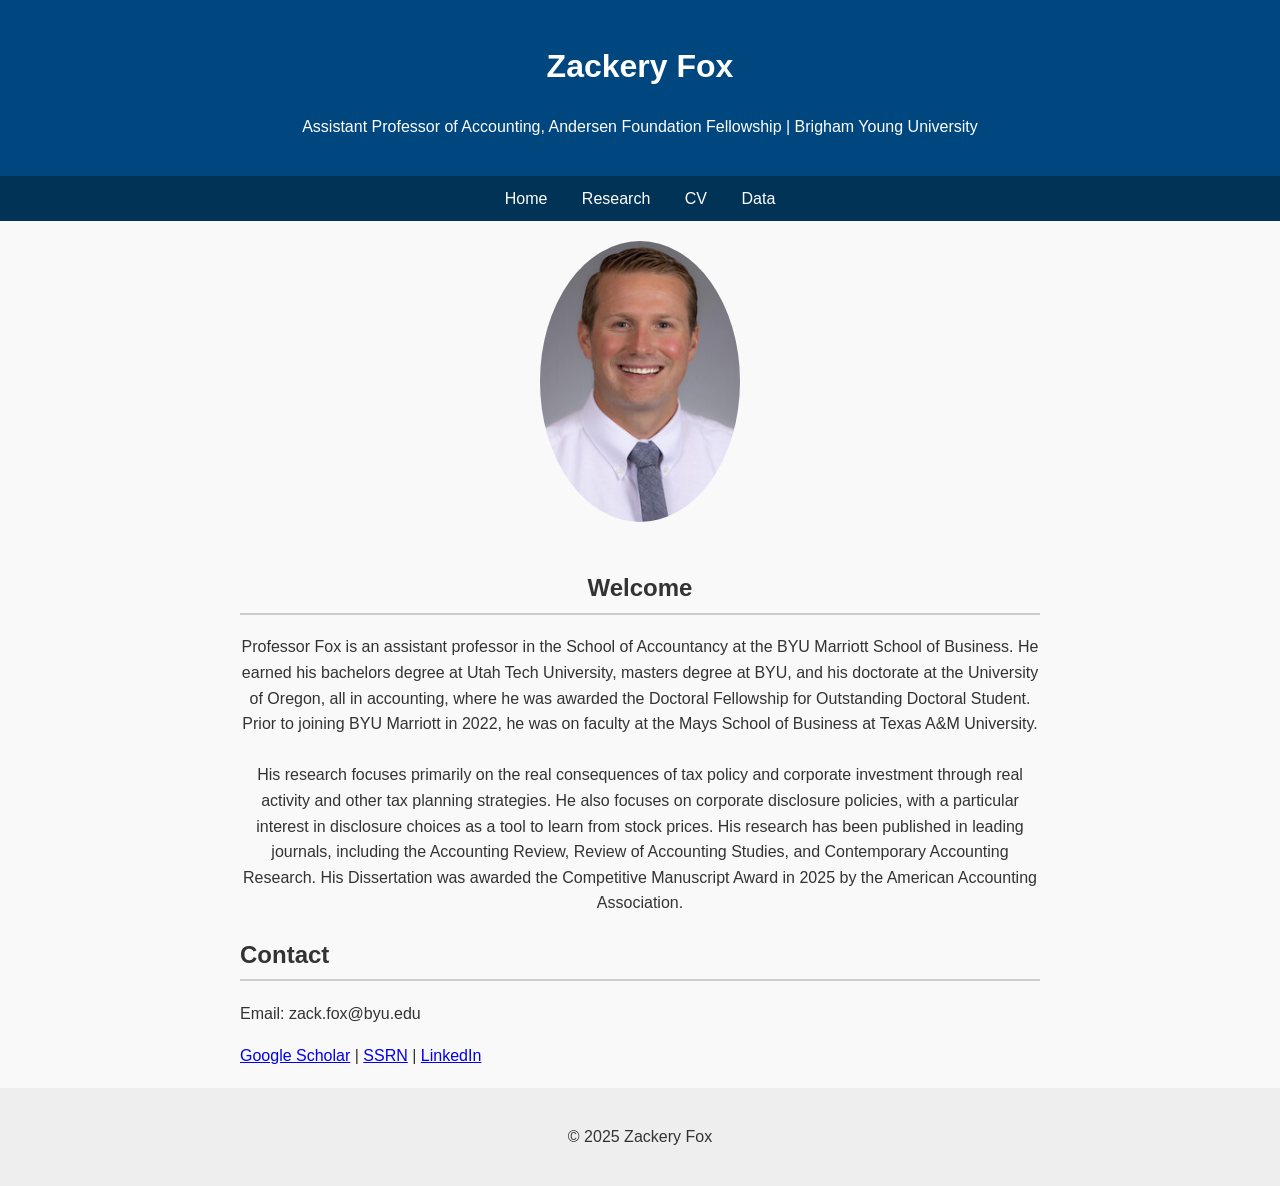
==== index.html @ 5a008c18 "Update research publication details in index.html Added 'Contemporary Accounting Research' to the li" ====
<!DOCTYPE html>
<html lang="en">
<head>
  <meta charset="UTF-8" />
  <meta name="viewport" content="width=device-width, initial-scale=1.0" />
  <title>Zackery Fox, PhD | Assistant Professor of Accounting</title>
  <!-- Google tag (gtag.js) -->
  <script async src="https://www.googletagmanager.com/gtag/js?id=G-R6LZQKSLN0"></script>
  <script>
  window.dataLayer = window.dataLayer || [];
  function gtag(){dataLayer.push(arguments);}
  gtag('js', new Date());

  gtag('config', 'G-R6LZQKSLN0');
  </script>
  <style>
    body {
      font-family: Arial, sans-serif;
      line-height: 1.6;
      margin: 0;
      padding: 0;
      background: #f9f9f9;
      color: #333;
    }
    header {
      background: #00467f;
      color: white;
      padding: 20px;
      text-align: center;
    }
    nav {
      text-align: center;
      background: #003355;
    }
    nav a {
      display: inline-block;
      color: white;
      padding: 10px 15px;
      text-decoration: none;
    }
    nav a:hover {
      background: #002244;
    }
    section {
      max-width: 800px;
      margin: 20px auto;
      padding: 0 20px;
    }
    h2 {
      border-bottom: 2px solid #ccc;
      padding-bottom: 5px;
    }
    ul {
      list-style-type: disc;
      padding-left: 20px;
    }
    .bio {
      text-align: center;
    }
    .bio img {
      width: 200px;
      height: auto;
      border-radius: 50%;
      margin-bottom: 20px;
    }
    footer {
      text-align: center;
      padding: 20px;
      background: #eee;
    }
  </style>
</head>
<body>
  <header>
    <h1>Zackery Fox</h1>
    <p>Assistant Professor of Accounting, Andersen Foundation Fellowship | Brigham Young University</p>
  </header>
  <nav>
    <a href="index.html">Home</a>
    <a href="research.html">Research</a>
    <a href="cv.html">CV</a>
    <a href="data.html">Data</a>
  </nav>
  <section class="bio">
    <img src="zackery-fox-headshot.jpg" alt="Zackery Fox Headshot">
    <h2>Welcome</h2>
    <p>
      Professor Fox is an assistant professor in the School of Accountancy at the BYU Marriott School of Business. He earned his bachelors degree at Utah Tech University, masters degree at BYU, and his doctorate at the University of Oregon, all in accounting, where he was awarded the Doctoral Fellowship for Outstanding Doctoral Student. Prior to joining BYU Marriott in 2022, he was on faculty at the Mays School of Business at Texas A&M University.<br><br>

      His research focuses primarily on the real consequences of tax policy and corporate investment through real activity and other tax planning strategies. He also focuses on corporate disclosure policies, with a particular interest in disclosure choices as a tool to learn from stock prices. His research has been published in leading journals, including the Accounting Review, Review of Accounting Studies, and Contemporary Accounting Research. His Dissertation was awarded the Competitive Manuscript Award in 2025 by the American Accounting Association.
    </p>
  </section>
  <section id="contact">
    <h2>Contact</h2>
    <p>Email: zack.fox@byu.edu</p>
    <p>
      <a href="https://scholar.google.com/citations?user=RpyhGLwAAAAJ&hl=en" target="_blank">Google Scholar</a> |
      <a href="https://papers.ssrn.com/sol3/cf_dev/AbsByAuth.cfm?per_id=2649408" target="_blank">SSRN</a> |
      <a href="https://www.linkedin.com/in/zack-fox-3b601b10a/" target="_blank">LinkedIn</a>
    </p>
  </section>
  <footer>
    <p>&copy; 2025 Zackery Fox</p>
  </footer>
</body>
</html>
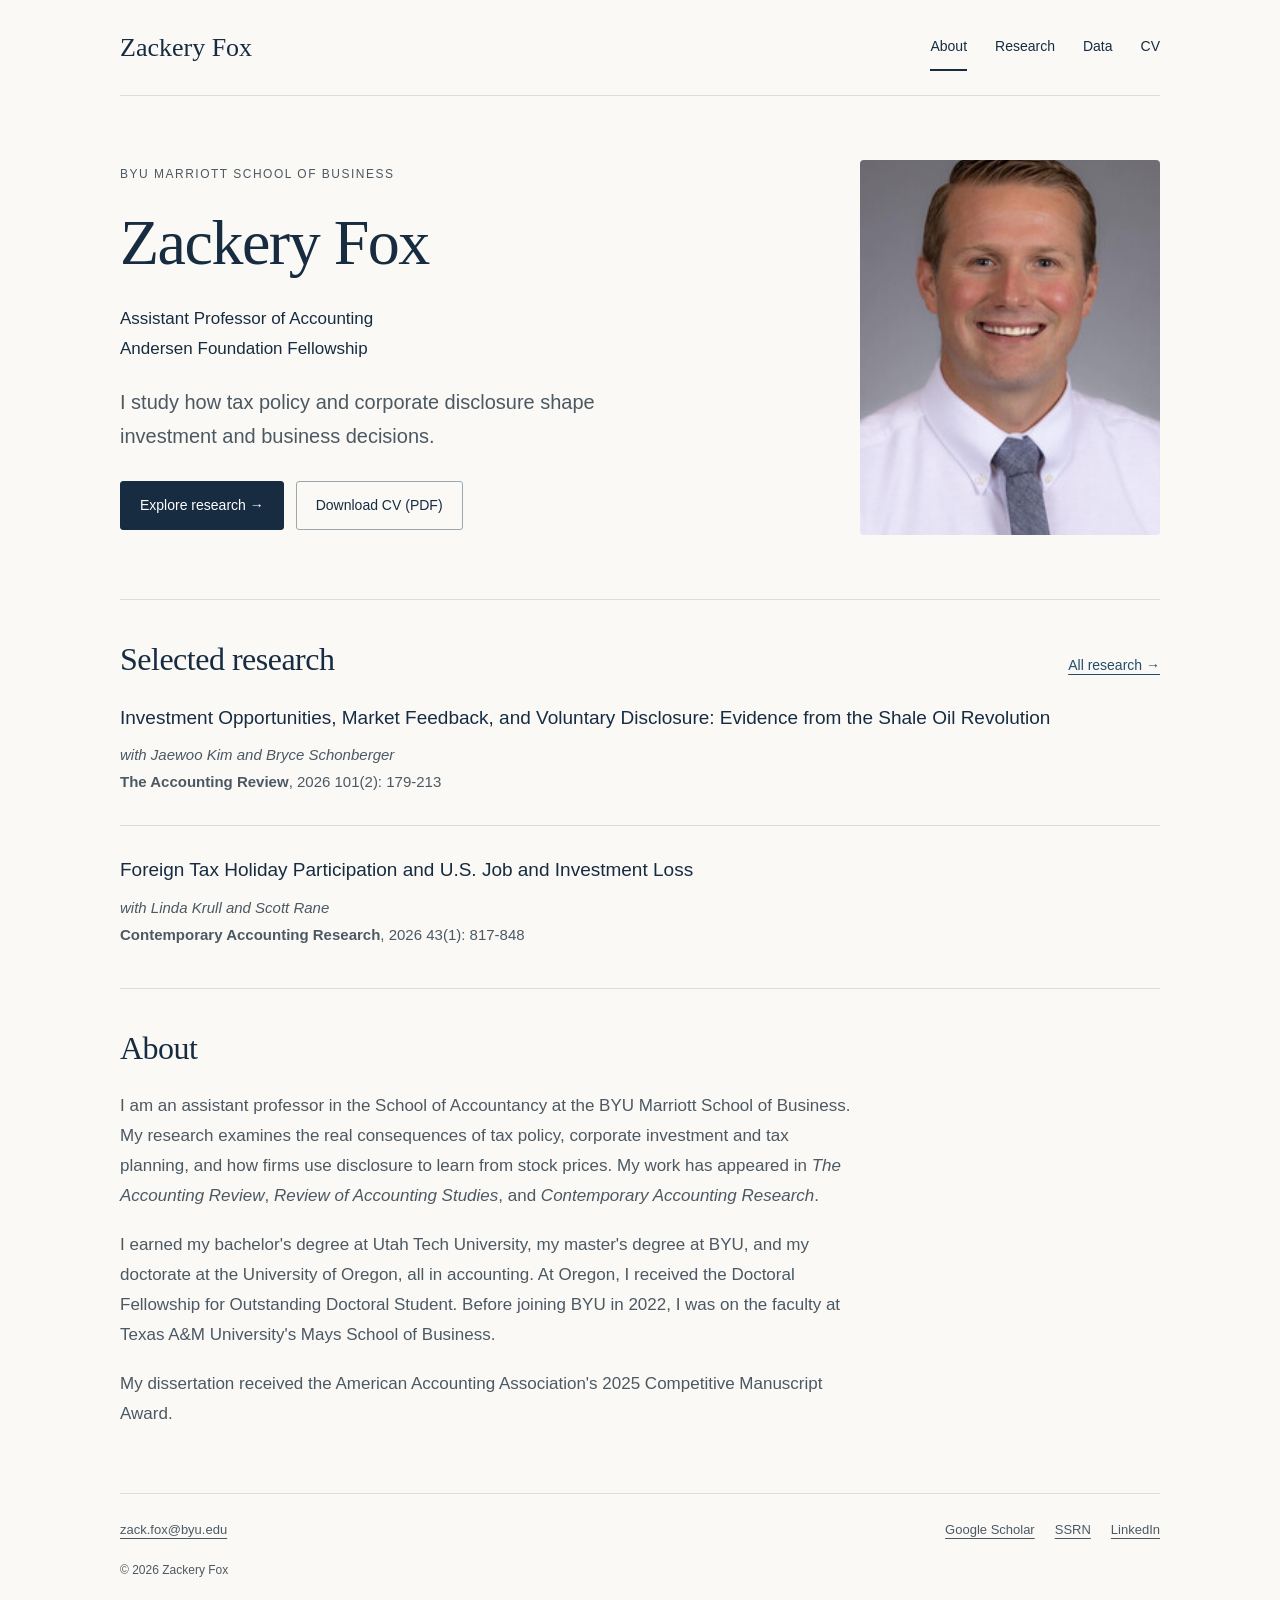
==== commit 0d6d7abc: "Redesign academic website with shared responsive styles" ====
--- a/index.html
+++ b/index.html
@@ -1,106 +1,72 @@
 <!DOCTYPE html>
 <html lang="en">
 <head>
-  <meta charset="UTF-8" />
-  <meta name="viewport" content="width=device-width, initial-scale=1.0" />
-  <title>Zackery Fox, PhD | Assistant Professor of Accounting</title>
-  <!-- Google tag (gtag.js) -->
+  <meta charset="UTF-8">
+  <meta name="viewport" content="width=device-width, initial-scale=1.0">
+  <meta name="description" content="Zackery Fox is an assistant professor of accounting at BYU. Explore research on tax policy, corporate investment, and disclosure, plus data and CV.">
+  <meta name="theme-color" content="#172c41">
+  <title>Zackery Fox, PhD | Accounting Research | BYU</title>
+  <link rel="stylesheet" href="styles.css">
+  <link rel="canonical" href="https://zackeryfox.github.io/">
   <script async src="https://www.googletagmanager.com/gtag/js?id=G-R6LZQKSLN0"></script>
   <script>
-  window.dataLayer = window.dataLayer || [];
-  function gtag(){dataLayer.push(arguments);}
-  gtag('js', new Date());
-
-  gtag('config', 'G-R6LZQKSLN0');
+    window.dataLayer = window.dataLayer || [];
+    function gtag(){dataLayer.push(arguments);}
+    gtag('js', new Date());
+    gtag('config', 'G-R6LZQKSLN0');
   </script>
-  <style>
-    body {
-      font-family: Arial, sans-serif;
-      line-height: 1.6;
-      margin: 0;
-      padding: 0;
-      background: #f9f9f9;
-      color: #333;
-    }
-    header {
-      background: #00467f;
-      color: white;
-      padding: 20px;
-      text-align: center;
-    }
-    nav {
-      text-align: center;
-      background: #003355;
-    }
-    nav a {
-      display: inline-block;
-      color: white;
-      padding: 10px 15px;
-      text-decoration: none;
-    }
-    nav a:hover {
-      background: #002244;
-    }
-    section {
-      max-width: 800px;
-      margin: 20px auto;
-      padding: 0 20px;
-    }
-    h2 {
-      border-bottom: 2px solid #ccc;
-      padding-bottom: 5px;
-    }
-    ul {
-      list-style-type: disc;
-      padding-left: 20px;
-    }
-    .bio {
-      text-align: center;
-    }
-    .bio img {
-      width: 200px;
-      height: auto;
-      border-radius: 50%;
-      margin-bottom: 20px;
-    }
-    footer {
-      text-align: center;
-      padding: 20px;
-      background: #eee;
-    }
-  </style>
+  <script src="site.js" defer></script>
 </head>
 <body>
-  <header>
-    <h1>Zackery Fox</h1>
-    <p>Assistant Professor of Accounting, Andersen Foundation Fellowship | Brigham Young University</p>
+  <a class="skip-link" href="#main-content">Skip to content</a>
+  <header class="site-header container">
+    <a class="brand" href="index.html">Zackery Fox</a>
+    <nav class="site-nav" aria-label="Main navigation">
+      <a href="index.html" aria-current="page">About</a>
+      <a href="research.html">Research</a>
+      <a href="data.html">Data</a>
+      <a href="cv.html">CV</a>
+    </nav>
   </header>
-  <nav>
-    <a href="index.html">Home</a>
-    <a href="research.html">Research</a>
-    <a href="cv.html">CV</a>
-    <a href="data.html">Data</a>
-  </nav>
-  <section class="bio">
-    <img src="zackery-fox-headshot.jpg" alt="Zackery Fox Headshot">
-    <h2>Welcome</h2>
-    <p>
-      Professor Fox is an assistant professor in the School of Accountancy at the BYU Marriott School of Business. He earned his bachelors degree at Utah Tech University, masters degree at BYU, and his doctorate at the University of Oregon, all in accounting, where he was awarded the Doctoral Fellowship for Outstanding Doctoral Student. Prior to joining BYU Marriott in 2022, he was on faculty at the Mays School of Business at Texas A&M University.<br><br>
+  <main id="main-content" class="container">
 
-      His research focuses primarily on the real consequences of tax policy and corporate investment through real activity and other tax planning strategies. He also focuses on corporate disclosure policies, with a particular interest in disclosure choices as a tool to learn from stock prices. His research has been published in leading journals, including the Accounting Review, Review of Accounting Studies, and Contemporary Accounting Research. His Dissertation was awarded the Competitive Manuscript Award in 2025 by the American Accounting Association.
-    </p>
-  </section>
-  <section id="contact">
-    <h2>Contact</h2>
-    <p>Email: zack.fox@byu.edu</p>
-    <p>
-      <a href="https://scholar.google.com/citations?user=RpyhGLwAAAAJ&hl=en" target="_blank">Google Scholar</a> |
-      <a href="https://papers.ssrn.com/sol3/cf_dev/AbsByAuth.cfm?per_id=2649408" target="_blank">SSRN</a> |
-      <a href="https://www.linkedin.com/in/zack-fox-3b601b10a/" target="_blank">LinkedIn</a>
-    </p>
-  </section>
-  <footer>
-    <p>&copy; 2025 Zackery Fox</p>
-  </footer>
+    <section class="hero" aria-label="Introduction">
+      <div>
+        <p class="eyebrow">BYU Marriott School of Business</p>
+        <h1>Zackery Fox</h1>
+        <p class="role">Assistant Professor of Accounting<br>Andersen Foundation Fellowship</p>
+        <p class="intro">I study how tax policy and corporate disclosure shape investment and business decisions.</p>
+        <div class="actions">
+          <a class="button button-primary" href="research.html">Explore research <span aria-hidden="true">&nbsp;&rarr;</span></a>
+          <a class="button" href="Zack%20Fox%20Vita.pdf" target="_blank" rel="noopener noreferrer">Download CV <span class="file-type">&nbsp;(PDF)</span></a>
+        </div>
+      </div>
+      <img class="portrait" src="zackery-fox-headshot.jpg" alt="Zackery Fox" width="214" height="300" fetchpriority="high">
+    </section>
+    <section class="content-section" aria-labelledby="selected-research">
+      <div class="section-heading"><h2 id="selected-research">Selected research</h2><a href="research.html">All research <span aria-hidden="true">&rarr;</span></a></div>
+      <ul class="paper-list"><li class="paper"><h3><a href="https://doi.org/10.2308/TAR-2024-0457" target="_blank" rel="noopener noreferrer">Investment Opportunities, Market Feedback, and Voluntary Disclosure: Evidence from the Shale Oil Revolution</a></h3><p class="paper-meta"><em>with Jaewoo Kim and Bryce Schonberger</em><br>
+        <strong>The Accounting Review</strong>, 2026 101(2): 179-213</p></li>
+<li class="paper"><h3><a href="https://doi.org/10.1111/1911-3846.70029" target="_blank" rel="noopener noreferrer">Foreign Tax Holiday Participation and U.S. Job and Investment Loss</a></h3><p class="paper-meta"><em>with Linda Krull and Scott Rane</em><br>
+          <strong>Contemporary Accounting Research</strong>, 2026 43(1): 817-848</p></li></ul>
+    </section>
+    <section class="content-section" aria-labelledby="about-heading">
+      <h2 id="about-heading">About</h2>
+      <div class="prose">
+        <p>I am an assistant professor in the School of Accountancy at the BYU Marriott School of Business. My research examines the real consequences of tax policy, corporate investment and tax planning, and how firms use disclosure to learn from stock prices. My work has appeared in <em>The Accounting Review</em>, <em>Review of Accounting Studies</em>, and <em>Contemporary Accounting Research</em>.</p>
+        <p>I earned my bachelor's degree at Utah Tech University, my master's degree at BYU, and my doctorate at the University of Oregon, all in accounting. At Oregon, I received the Doctoral Fellowship for Outstanding Doctoral Student. Before joining BYU in 2022, I was on the faculty at Texas A&amp;M University's Mays School of Business.</p>
+        <p>My dissertation received the American Accounting Association's 2025 Competitive Manuscript Award.</p>
+      </div>
+    </section>
+  </main>
+  <footer class="site-footer container">
+  <a href="mailto:zack.fox@byu.edu">zack.fox@byu.edu</a>
+  <div class="footer-links">
+    <a href="https://scholar.google.com/citations?user=RpyhGLwAAAAJ&amp;hl=en" target="_blank" rel="noopener noreferrer">Google Scholar</a>
+    <a href="https://papers.ssrn.com/sol3/cf_dev/AbsByAuth.cfm?per_id=2649408" target="_blank" rel="noopener noreferrer">SSRN</a>
+    <a href="https://www.linkedin.com/in/zack-fox-3b601b10a/" target="_blank" rel="noopener noreferrer">LinkedIn</a>
+  </div>
+  <p class="copyright">&copy; 2026 Zackery Fox</p>
+</footer>
 </body>
 </html>
--- a/styles.css
+++ b/styles.css
@@ -0,0 +1,86 @@
+:root {
+  color-scheme: light;
+  --paper: #faf9f6;
+  --ink: #172c41;
+  --muted: #4c5963;
+  --line: #dcdedb;
+  --accent: #254d6b;
+}
+* { box-sizing: border-box; }
+html { scroll-behavior: smooth; }
+body { margin: 0; background: var(--paper); color: var(--ink); font: 17px/1.75 Arial, Helvetica, sans-serif; }
+a { color: var(--accent); text-underline-offset: 4px; }
+a:hover { text-decoration-thickness: 2px; }
+a:focus-visible, summary:focus-visible { outline: 3px solid #477b9b; outline-offset: 5px; border-radius: 2px; }
+.container { width: min(1040px, calc(100% - 80px)); margin-inline: auto; }
+.skip-link { position: absolute; top: -100px; left: 20px; z-index: 10; padding: 10px 18px; background: var(--ink); color: white; }
+.skip-link:focus { top: 10px; }
+.site-header { display: flex; align-items: center; justify-content: space-between; gap: 30px; padding-block: 24px; border-bottom: 1px solid var(--line); }
+.brand { font: 26px/1.2 Georgia, 'Times New Roman', serif; color: var(--ink); text-decoration: none; white-space: nowrap; }
+.site-nav { display: flex; flex-wrap: wrap; gap: 28px; }
+.site-nav a { display: inline-block; color: var(--ink); font-size: 14px; padding-block: 10px; text-decoration: none; border-bottom: 2px solid transparent; }
+.site-nav a[aria-current='page'], .site-nav a:hover { border-bottom-color: var(--ink); }
+h1, h2 { font-family: Georgia, 'Times New Roman', serif; font-weight: 400; line-height: 1.2; }
+h1 { margin: 0 0 22px; font-size: clamp(42px, 6vw, 64px); letter-spacing: -1.5px; }
+h2 { font-size: 32px; margin: 0 0 24px; letter-spacing: -.5px; }
+h3 { font-size: 19px; font-weight: 500; line-height: 1.5; margin: 0 0 9px; }
+p { margin: 0 0 20px; }
+.eyebrow { font-size: 12px; letter-spacing: 1.5px; text-transform: uppercase; color: var(--muted); margin-bottom: 20px; }
+.hero { display: grid; grid-template-columns: minmax(0, 1.5fr) minmax(0, 1fr); align-items: center; gap: 70px; padding-block: 64px; }
+.role { margin-bottom: 22px; font-size: 17px; }
+.intro { font-size: 20px; line-height: 1.7; color: var(--muted); max-width: 550px; }
+.portrait { width: 100%; max-width: 300px; height: auto; aspect-ratio: 4/5; object-fit: cover; border-radius: 4px; justify-self: end; }
+.actions { display: flex; flex-wrap: wrap; align-items: center; gap: 12px; margin-top: 28px; }
+.button { display: inline-flex; justify-content: center; align-items: center; padding: 11px 19px; min-height: 46px; border: 1px solid #9ba8b0; border-radius: 3px; font-size: 14px; color: var(--ink); text-decoration: none; }
+.button:hover { background: #eeefec; text-decoration: none; }
+.button-primary { background: var(--ink); border-color: var(--ink); color: #fff; }
+.button-primary:hover { background: #28465e; border-color: #28465e; }
+.content-section { padding-block: 40px; border-top: 1px solid var(--line); }
+.section-heading { display: flex; align-items: baseline; justify-content: space-between; gap: 20px; margin-bottom: 26px; }
+.section-heading h2 { margin: 0; }
+.section-heading > a { font-size: 14px; white-space: nowrap; }
+.prose { max-width: 740px; color: var(--muted); }
+.prose p:last-child { margin-bottom: 0; }
+.paper-list { list-style: none; margin: 0; padding: 0; }
+.paper { margin-bottom: 30px; padding-bottom: 30px; border-bottom: 1px solid var(--line); }
+.paper:last-child { border-bottom: 0; padding-bottom: 0; margin-bottom: 0; }
+.paper h3 a { color: var(--ink); text-decoration: none; }
+.paper h3 a:hover { text-decoration: underline; }
+.paper-meta { color: var(--muted); font-size: 15px; line-height: 1.8; margin: 0; }
+.paper-meta .award { display: inline-block; margin-block: 6px; padding: 2px 9px; background: #e8ece7; color: #314c3e; font-size: 13px; }
+.paper-meta .status { font-weight: 600; }
+.page-intro { max-width: 760px; padding-top: 56px; padding-bottom: 34px; }
+.page-intro h1 { font-size: clamp(38px, 6vw, 50px); }
+.page-intro p { color: var(--muted); }
+.page-intro p:last-child { margin: 0; }
+.research-section { max-width: 880px; padding-bottom: 42px; }
+.research-section + .research-section { border-top: 1px solid var(--line); padding-top: 34px; }
+.dataset { padding: 32px 0; max-width: 850px; border-top: 1px solid var(--line); }
+.dataset h2 { font-size: 27px; }
+.dataset p { color: var(--muted); font-size: 15px; }
+.dataset .actions { margin-top: 22px; }
+.cv-grid { display: grid; grid-template-columns: 1fr 1fr; gap: 55px; padding-block: 36px 55px; border-top: 1px solid var(--line); }
+.detail-list { list-style: none; padding: 0; margin: 0; }
+.detail-list li { margin-bottom: 22px; }
+.detail-list strong { display: block; font-size: 17px; font-weight: 500; }
+.detail-list span { display: block; color: var(--muted); font-size: 15px; }
+.site-footer { margin-top: 24px; padding-block: 25px 30px; border-top: 1px solid var(--line); display: flex; justify-content: space-between; flex-wrap: wrap; gap: 18px 30px; font-size: 13px; color: var(--muted); }
+.footer-links { display: flex; flex-wrap: wrap; gap: 20px; }
+.site-footer a { color: inherit; }
+.copyright { width: 100%; font-size: 12px; margin: 0; }
+@media (max-width: 720px) {
+  .container { width: calc(100% - 40px); }
+  .site-header { flex-direction: column; align-items: flex-start; gap: 10px; padding-block: 22px 12px; }
+  .site-nav { gap: 25px; }
+  .hero { grid-template-columns: 1fr; gap: 30px; padding-block: 35px 42px; }
+  .portrait { grid-row: 1; justify-self: start; width: 160px; }
+  .intro { font-size: 18px; }
+  h1 { font-size: 46px; }
+  h2 { font-size: 28px; }
+  .section-heading { flex-wrap: wrap; gap: 12px; }
+  .page-intro { padding-top: 36px; }
+  .cv-grid { grid-template-columns: 1fr; gap: 25px; }
+  .content-section { padding-block: 32px; }
+  .footer-links a { display: inline-block; padding-block: 6px; }
+}
+@media (prefers-reduced-motion: reduce) { html { scroll-behavior: auto; } }
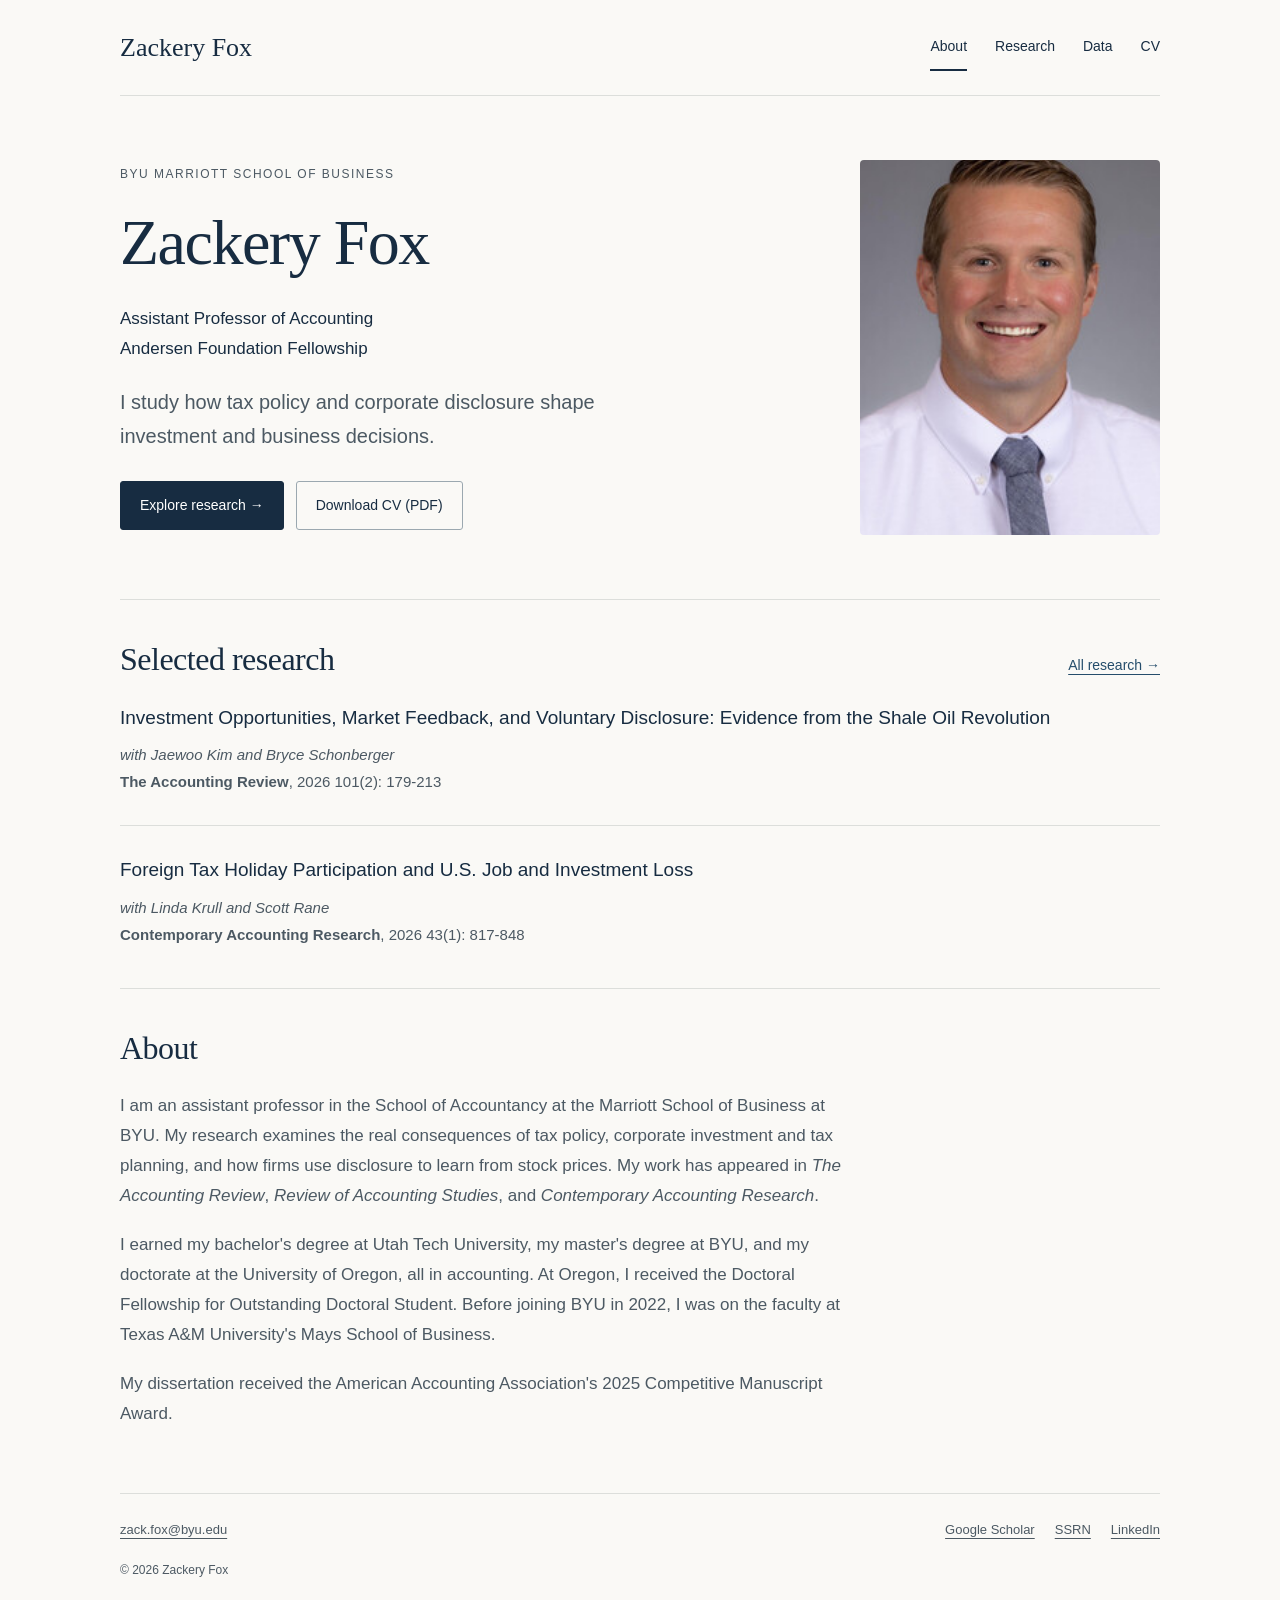
==== commit 3c7c5581: "Update affiliation details in the About section" ====
--- a/index.html
+++ b/index.html
@@ -53,7 +53,7 @@
     <section class="content-section" aria-labelledby="about-heading">
       <h2 id="about-heading">About</h2>
       <div class="prose">
-        <p>I am an assistant professor in the School of Accountancy at the BYU Marriott School of Business. My research examines the real consequences of tax policy, corporate investment and tax planning, and how firms use disclosure to learn from stock prices. My work has appeared in <em>The Accounting Review</em>, <em>Review of Accounting Studies</em>, and <em>Contemporary Accounting Research</em>.</p>
+        <p>I am an assistant professor in the School of Accountancy at the Marriott School of Business at BYU. My research examines the real consequences of tax policy, corporate investment and tax planning, and how firms use disclosure to learn from stock prices. My work has appeared in <em>The Accounting Review</em>, <em>Review of Accounting Studies</em>, and <em>Contemporary Accounting Research</em>.</p>
         <p>I earned my bachelor's degree at Utah Tech University, my master's degree at BYU, and my doctorate at the University of Oregon, all in accounting. At Oregon, I received the Doctoral Fellowship for Outstanding Doctoral Student. Before joining BYU in 2022, I was on the faculty at Texas A&amp;M University's Mays School of Business.</p>
         <p>My dissertation received the American Accounting Association's 2025 Competitive Manuscript Award.</p>
       </div>
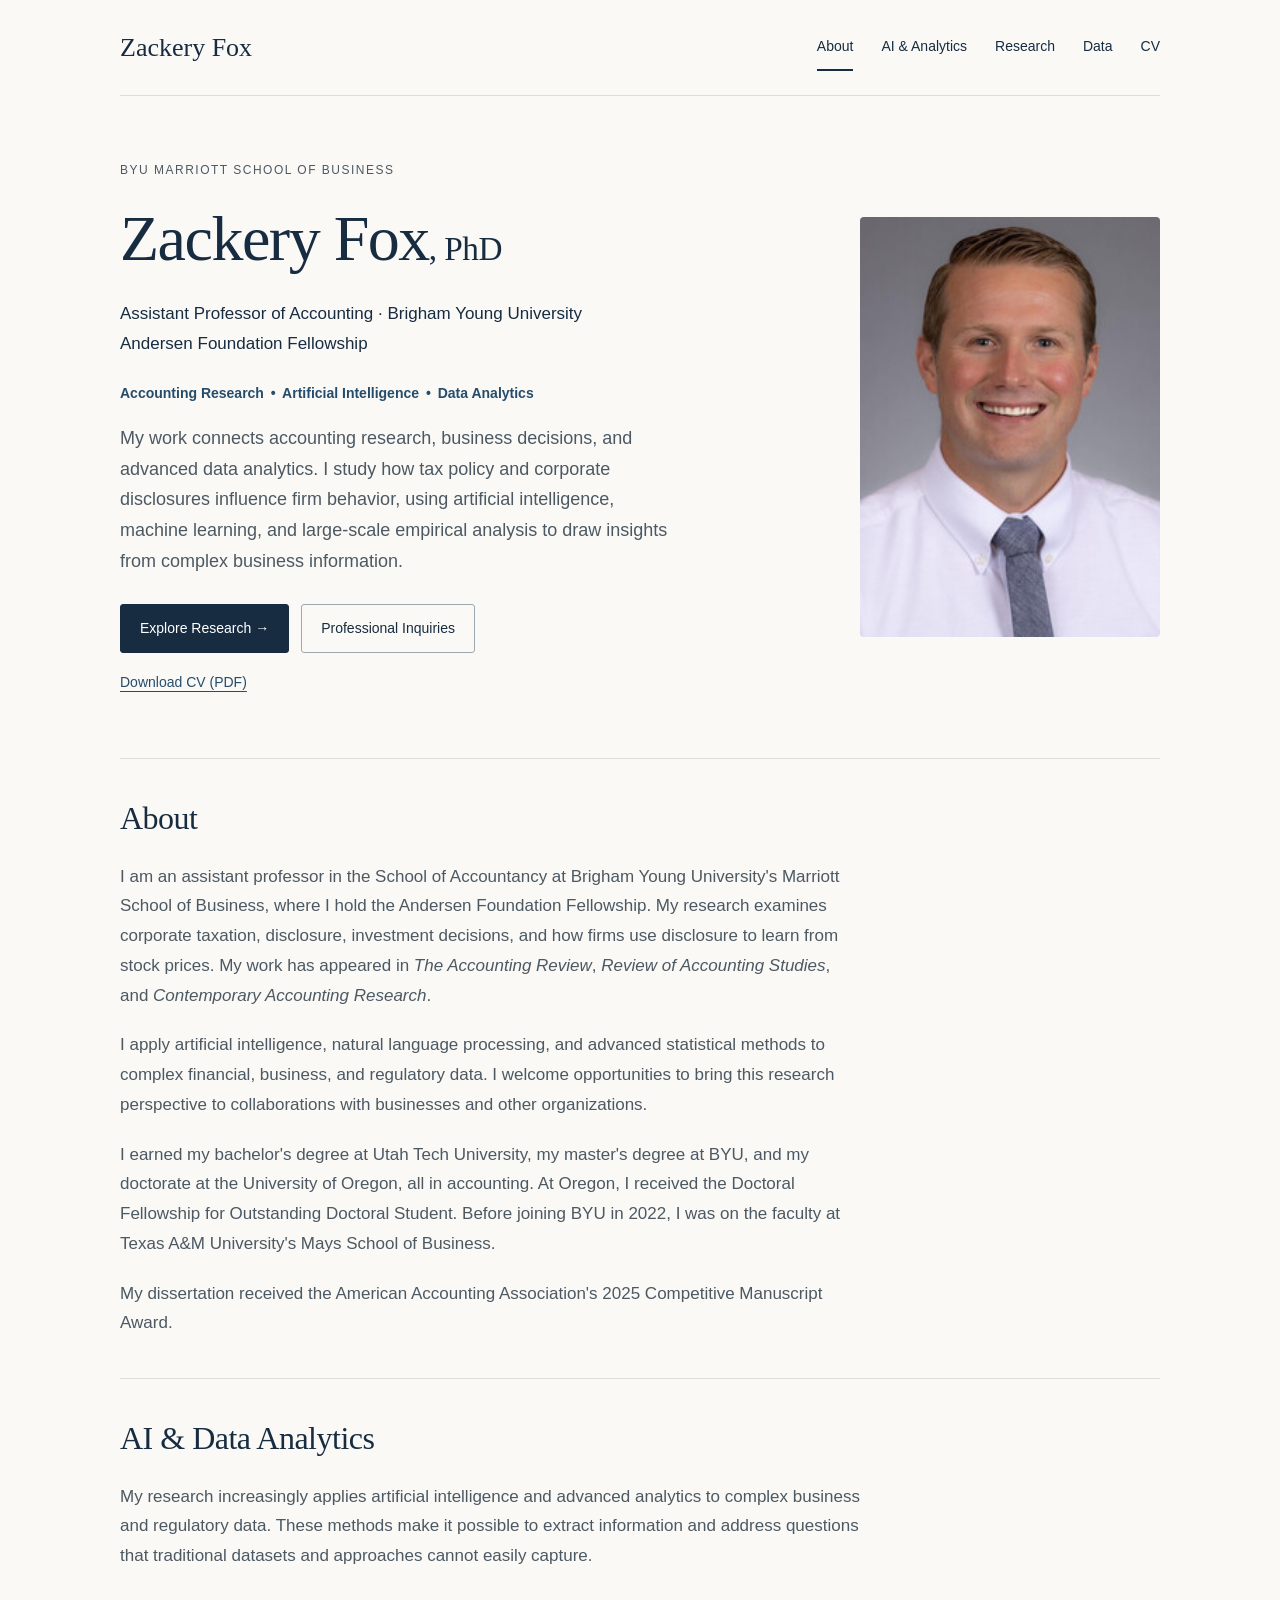
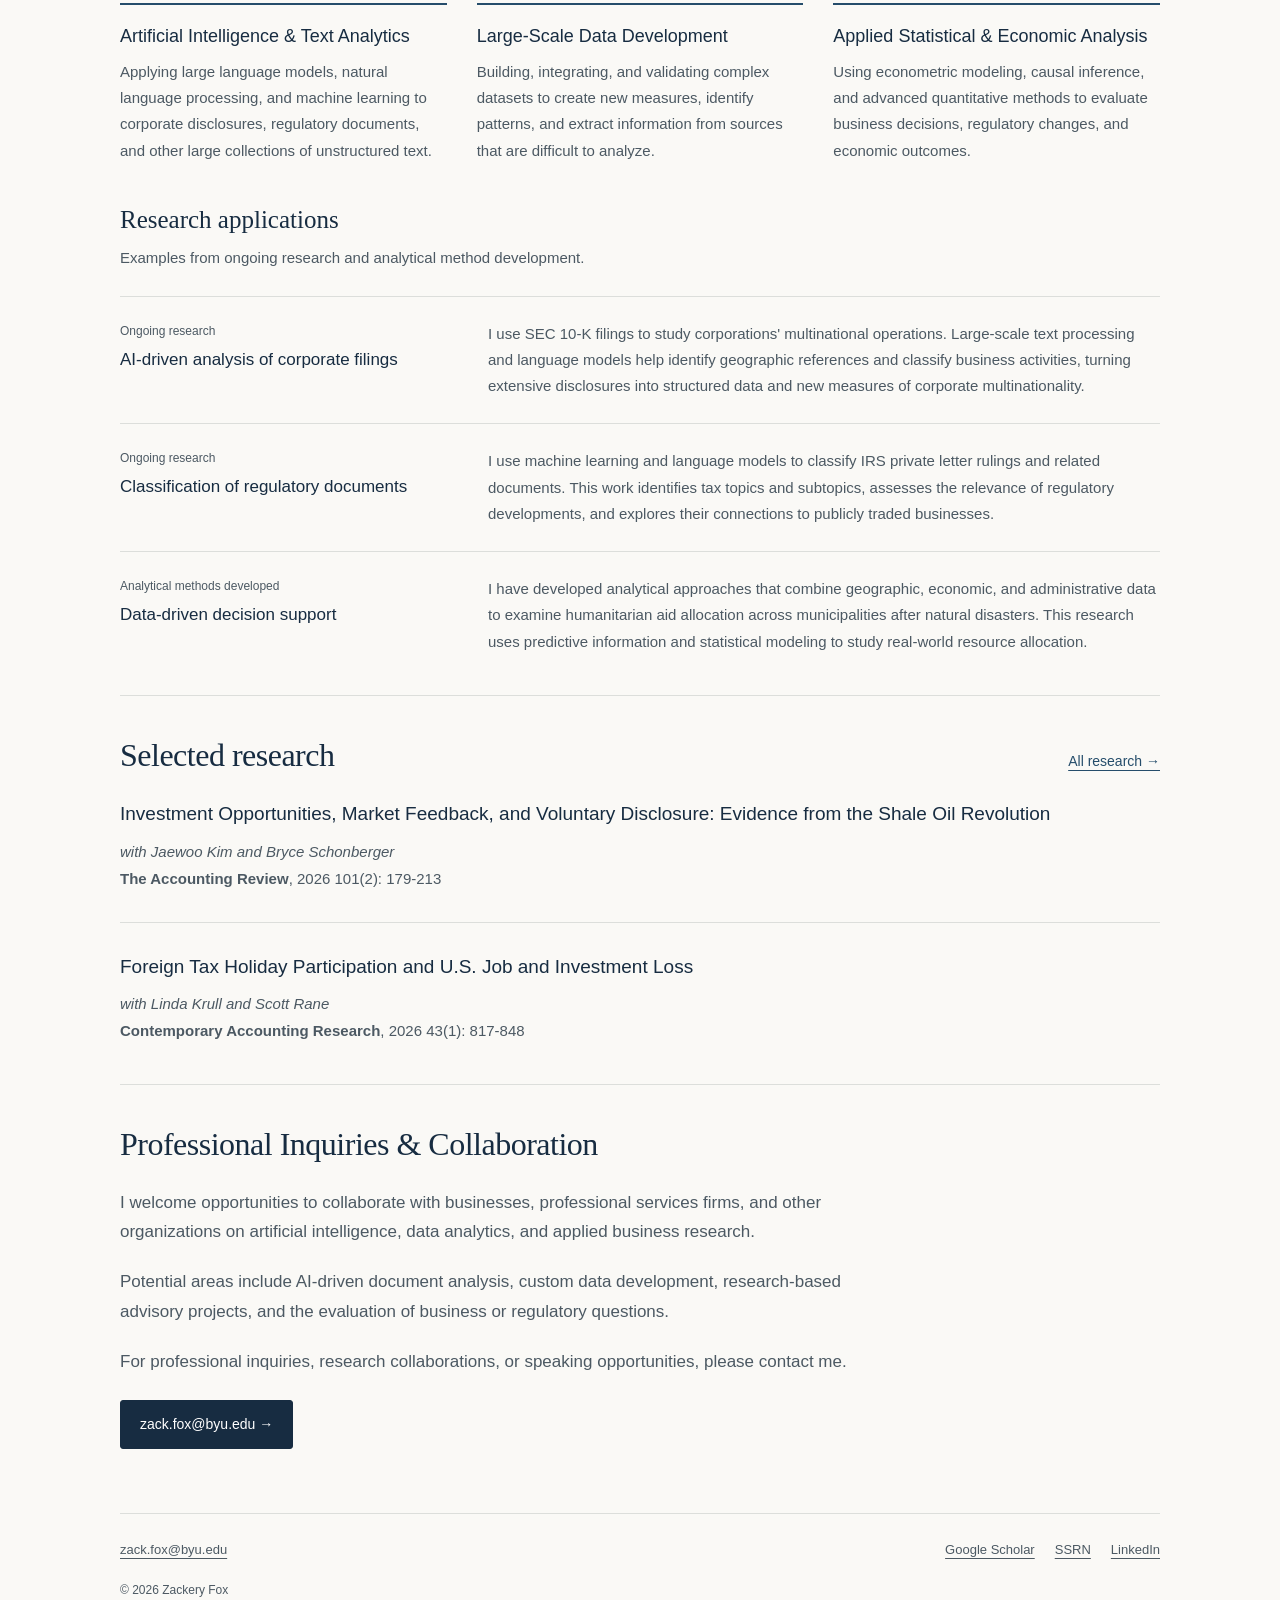
==== commit f13f5a75: "Highlight AI and analytics expertise within academic profile" ====
--- a/index.html
+++ b/index.html
@@ -3,9 +3,15 @@
 <head>
   <meta charset="UTF-8">
   <meta name="viewport" content="width=device-width, initial-scale=1.0">
-  <meta name="description" content="Zackery Fox is an assistant professor of accounting at BYU. Explore research on tax policy, corporate investment, and disclosure, plus data and CV.">
+  <meta name="description" content="Zackery Fox is an accounting professor at Brigham Young University whose research combines corporate taxation, artificial intelligence, machine learning, and advanced data analytics.">
+  <meta property="og:type" content="website">
+  <meta property="og:title" content="Zackery Fox, PhD | Accounting Research, AI &amp; Data Analytics">
+  <meta property="og:description" content="Accounting research, artificial intelligence, and data analytics at Brigham Young University. Explore research and professional collaboration opportunities.">
+  <meta property="og:url" content="https://zackeryfox.github.io/">
+  <meta property="og:image" content="https://zackeryfox.github.io/zackery-fox-headshot.jpg">
+  <meta property="og:image:alt" content="Zackery Fox">
   <meta name="theme-color" content="#172c41">
-  <title>Zackery Fox, PhD | Accounting Research | BYU</title>
+  <title>Zackery Fox, PhD | Accounting Research, AI &amp; Data Analytics</title>
   <link rel="stylesheet" href="styles.css">
   <link rel="canonical" href="https://zackeryfox.github.io/">
   <script async src="https://www.googletagmanager.com/gtag/js?id=G-R6LZQKSLN0"></script>
@@ -23,25 +29,72 @@
     <a class="brand" href="index.html">Zackery Fox</a>
     <nav class="site-nav" aria-label="Main navigation">
       <a href="index.html" aria-current="page">About</a>
+      <a href="#ai-analytics">AI &amp; Analytics</a>
       <a href="research.html">Research</a>
       <a href="data.html">Data</a>
       <a href="cv.html">CV</a>
     </nav>
   </header>
   <main id="main-content" class="container">
-
     <section class="hero" aria-label="Introduction">
       <div>
         <p class="eyebrow">BYU Marriott School of Business</p>
-        <h1>Zackery Fox</h1>
-        <p class="role">Assistant Professor of Accounting<br>Andersen Foundation Fellowship</p>
-        <p class="intro">I study how tax policy and corporate disclosure shape investment and business decisions.</p>
+        <h1>Zackery Fox<span class="credential">, PhD</span></h1>
+        <p class="role">Assistant Professor of Accounting &middot; Brigham Young University<br>Andersen Foundation Fellowship</p>
+        <p class="expertise-line">Accounting Research <span aria-hidden="true">&bull;</span> Artificial Intelligence <span aria-hidden="true">&bull;</span> Data Analytics</p>
+        <p class="intro">My work connects accounting research, business decisions, and advanced data analytics. I study how tax policy and corporate disclosures influence firm behavior, using artificial intelligence, machine learning, and large-scale empirical analysis to draw insights from complex business information.</p>
         <div class="actions">
-          <a class="button button-primary" href="research.html">Explore research <span aria-hidden="true">&nbsp;&rarr;</span></a>
-          <a class="button" href="Zack%20Fox%20Vita.pdf" target="_blank" rel="noopener noreferrer">Download CV <span class="file-type">&nbsp;(PDF)</span></a>
+          <a class="button button-primary" href="research.html">Explore Research <span aria-hidden="true">&nbsp;&rarr;</span></a>
+          <a class="button" href="#professional-inquiries">Professional Inquiries</a>
+        </div>
+        <p class="hero-cv"><a href="Zack%20Fox%20Vita.pdf" target="_blank" rel="noopener noreferrer">Download CV (PDF)</a></p>
+      </div>
+      <img class="portrait" src="zackery-fox-headshot.jpg" alt="Zackery Fox" width="214" height="300" fetchpriority="high">
+    </section>
+    <section class="content-section" id="about" aria-labelledby="about-heading">
+      <h2 id="about-heading">About</h2>
+      <div class="prose">
+        <p>I am an assistant professor in the School of Accountancy at Brigham Young University's Marriott School of Business, where I hold the Andersen Foundation Fellowship. My research examines corporate taxation, disclosure, investment decisions, and how firms use disclosure to learn from stock prices. My work has appeared in <em>The Accounting Review</em>, <em>Review of Accounting Studies</em>, and <em>Contemporary Accounting Research</em>.</p>
+        <p>I apply artificial intelligence, natural language processing, and advanced statistical methods to complex financial, business, and regulatory data. I welcome opportunities to bring this research perspective to collaborations with businesses and other organizations.</p>
+        <p>I earned my bachelor's degree at Utah Tech University, my master's degree at BYU, and my doctorate at the University of Oregon, all in accounting. At Oregon, I received the Doctoral Fellowship for Outstanding Doctoral Student. Before joining BYU in 2022, I was on the faculty at Texas A&amp;M University's Mays School of Business.</p>
+        <p>My dissertation received the American Accounting Association's 2025 Competitive Manuscript Award.</p>
+      </div>
+    </section>
+    <section class="content-section" id="ai-analytics" aria-labelledby="analytics-heading">
+      <h2 id="analytics-heading">AI &amp; Data Analytics</h2>
+      <div class="prose"><p>My research increasingly applies artificial intelligence and advanced analytics to complex business and regulatory data. These methods make it possible to extract information and address questions that traditional datasets and approaches cannot easily capture.</p></div>
+      <div class="expertise-grid">
+        <article class="expertise-area">
+          <h3>Artificial Intelligence &amp; Text Analytics</h3>
+          <p>Applying large language models, natural language processing, and machine learning to corporate disclosures, regulatory documents, and other large collections of unstructured text.</p>
+        </article>
+        <article class="expertise-area">
+          <h3>Large-Scale Data Development</h3>
+          <p>Building, integrating, and validating complex datasets to create new measures, identify patterns, and extract information from sources that are difficult to analyze.</p>
+        </article>
+        <article class="expertise-area">
+          <h3>Applied Statistical &amp; Economic Analysis</h3>
+          <p>Using econometric modeling, causal inference, and advanced quantitative methods to evaluate business decisions, regulatory changes, and economic outcomes.</p>
+        </article>
+      </div>
+      <div class="research-applications">
+        <h3 class="applications-heading">Research applications</h3>
+        <p class="applications-intro">Examples from ongoing research and analytical method development.</p>
+        <div class="application-list">
+          <article class="application">
+            <div><p class="application-status">Ongoing research</p><h4>AI-driven analysis of corporate filings</h4></div>
+            <p>I use SEC 10-K filings to study corporations' multinational operations. Large-scale text processing and language models help identify geographic references and classify business activities, turning extensive disclosures into structured data and new measures of corporate multinationality.</p>
+          </article>
+          <article class="application">
+            <div><p class="application-status">Ongoing research</p><h4>Classification of regulatory documents</h4></div>
+            <p>I use machine learning and language models to classify IRS private letter rulings and related documents. This work identifies tax topics and subtopics, assesses the relevance of regulatory developments, and explores their connections to publicly traded businesses.</p>
+          </article>
+          <article class="application">
+            <div><p class="application-status">Analytical methods developed</p><h4>Data-driven decision support</h4></div>
+            <p>I have developed analytical approaches that combine geographic, economic, and administrative data to examine humanitarian aid allocation across municipalities after natural disasters. This research uses predictive information and statistical modeling to study real-world resource allocation.</p>
+          </article>
         </div>
       </div>
-      <img class="portrait" src="zackery-fox-headshot.jpg" alt="Zackery Fox" width="214" height="300" fetchpriority="high">
     </section>
     <section class="content-section" aria-labelledby="selected-research">
       <div class="section-heading"><h2 id="selected-research">Selected research</h2><a href="research.html">All research <span aria-hidden="true">&rarr;</span></a></div>
@@ -50,13 +103,14 @@
 <li class="paper"><h3><a href="https://doi.org/10.1111/1911-3846.70029" target="_blank" rel="noopener noreferrer">Foreign Tax Holiday Participation and U.S. Job and Investment Loss</a></h3><p class="paper-meta"><em>with Linda Krull and Scott Rane</em><br>
           <strong>Contemporary Accounting Research</strong>, 2026 43(1): 817-848</p></li></ul>
     </section>
-    <section class="content-section" aria-labelledby="about-heading">
-      <h2 id="about-heading">About</h2>
+    <section class="content-section inquiries-section" id="professional-inquiries" aria-labelledby="inquiries-heading">
+      <h2 id="inquiries-heading">Professional Inquiries &amp; Collaboration</h2>
       <div class="prose">
-        <p>I am an assistant professor in the School of Accountancy at the Marriott School of Business at BYU. My research examines the real consequences of tax policy, corporate investment and tax planning, and how firms use disclosure to learn from stock prices. My work has appeared in <em>The Accounting Review</em>, <em>Review of Accounting Studies</em>, and <em>Contemporary Accounting Research</em>.</p>
-        <p>I earned my bachelor's degree at Utah Tech University, my master's degree at BYU, and my doctorate at the University of Oregon, all in accounting. At Oregon, I received the Doctoral Fellowship for Outstanding Doctoral Student. Before joining BYU in 2022, I was on the faculty at Texas A&amp;M University's Mays School of Business.</p>
-        <p>My dissertation received the American Accounting Association's 2025 Competitive Manuscript Award.</p>
+        <p>I welcome opportunities to collaborate with businesses, professional services firms, and other organizations on artificial intelligence, data analytics, and applied business research.</p>
+        <p>Potential areas include AI-driven document analysis, custom data development, research-based advisory projects, and the evaluation of business or regulatory questions.</p>
+        <p>For professional inquiries, research collaborations, or speaking opportunities, please contact me.</p>
       </div>
+      <a class="button button-primary inquiry-email" href="mailto:zack.fox@byu.edu?subject=Professional%20Inquiry">zack.fox@byu.edu <span aria-hidden="true">&nbsp;&rarr;</span></a>
     </section>
   </main>
   <footer class="site-footer container">
--- a/styles.css
+++ b/styles.css
@@ -29,7 +29,7 @@
 .hero { display: grid; grid-template-columns: minmax(0, 1.5fr) minmax(0, 1fr); align-items: center; gap: 70px; padding-block: 64px; }
 .role { margin-bottom: 22px; font-size: 17px; }
 .intro { font-size: 20px; line-height: 1.7; color: var(--muted); max-width: 550px; }
-.portrait { width: 100%; max-width: 300px; height: auto; aspect-ratio: 4/5; object-fit: cover; border-radius: 4px; justify-self: end; }
+.portrait { width: 100%; max-width: 300px; height: auto; border-radius: 4px; justify-self: end; }
 .actions { display: flex; flex-wrap: wrap; align-items: center; gap: 12px; margin-top: 28px; }
 .button { display: inline-flex; justify-content: center; align-items: center; padding: 11px 19px; min-height: 46px; border: 1px solid #9ba8b0; border-radius: 3px; font-size: 14px; color: var(--ink); text-decoration: none; }
 .button:hover { background: #eeefec; text-decoration: none; }
@@ -68,10 +68,42 @@
 .footer-links { display: flex; flex-wrap: wrap; gap: 20px; }
 .site-footer a { color: inherit; }
 .copyright { width: 100%; font-size: 12px; margin: 0; }
+/* Extend the existing academic layout with capability and application sections. */
+section[id] { scroll-margin-top: 24px; }
+.hero > div { min-width: 0; }
+.credential { font-size: .52em; letter-spacing: -.5px; white-space: nowrap; }
+.expertise-line { font-size: 14px; font-weight: 600; color: var(--accent); margin-bottom: 18px; }
+.expertise-line span { padding-inline: 3px; }
+.hero .intro { font-size: 18px; }
+.hero-cv { font-size: 14px; margin: 17px 0 0; }
+.expertise-grid { display: grid; grid-template-columns: repeat(3, minmax(0, 1fr)); gap: 30px; margin-top: 32px; }
+.expertise-area { min-width: 0; border-top: 2px solid var(--accent); padding-top: 18px; }
+.expertise-area h3 { font-size: 18px; }
+.expertise-area p { margin: 0; font-size: 15px; color: var(--muted); }
+.research-applications { margin-top: 40px; }
+.applications-heading { font: 400 25px/1.3 Georgia, 'Times New Roman', serif; }
+.applications-intro { font-size: 15px; color: var(--muted); margin-bottom: 24px; }
+.application { display: grid; grid-template-columns: minmax(0, 1fr) minmax(0, 2fr); gap: 32px; padding-block: 24px; border-top: 1px solid var(--line); }
+.application h4 { font-size: 17px; font-weight: 500; line-height: 1.5; margin: 0; }
+.application-status { font-size: 12px; color: var(--muted); margin-bottom: 5px; }
+.application > p { margin: 0; color: var(--muted); font-size: 15px; }
+.application:last-child { padding-bottom: 0; }
+.inquiries-section h2 { max-width: 740px; }
+.inquiry-email { margin-top: 24px; }
+@media (min-width: 721px) and (max-width: 900px) {
+  .site-header { flex-wrap: wrap; gap: 12px 30px; }
+  .hero { gap: 36px; }
+  .expertise-grid { gap: 20px; }
+}
 @media (max-width: 720px) {
   .container { width: calc(100% - 40px); }
   .site-header { flex-direction: column; align-items: flex-start; gap: 10px; padding-block: 22px 12px; }
   .site-nav { gap: 25px; }
+  .site-nav { column-gap: 22px; row-gap: 0; }
+  .site-nav a { min-height: 44px; }
+  .expertise-grid { grid-template-columns: 1fr; gap: 24px; }
+  .application { grid-template-columns: 1fr; gap: 12px; }
+  .expertise-line { max-width: 400px; }
   .hero { grid-template-columns: 1fr; gap: 30px; padding-block: 35px 42px; }
   .portrait { grid-row: 1; justify-self: start; width: 160px; }
   .intro { font-size: 18px; }
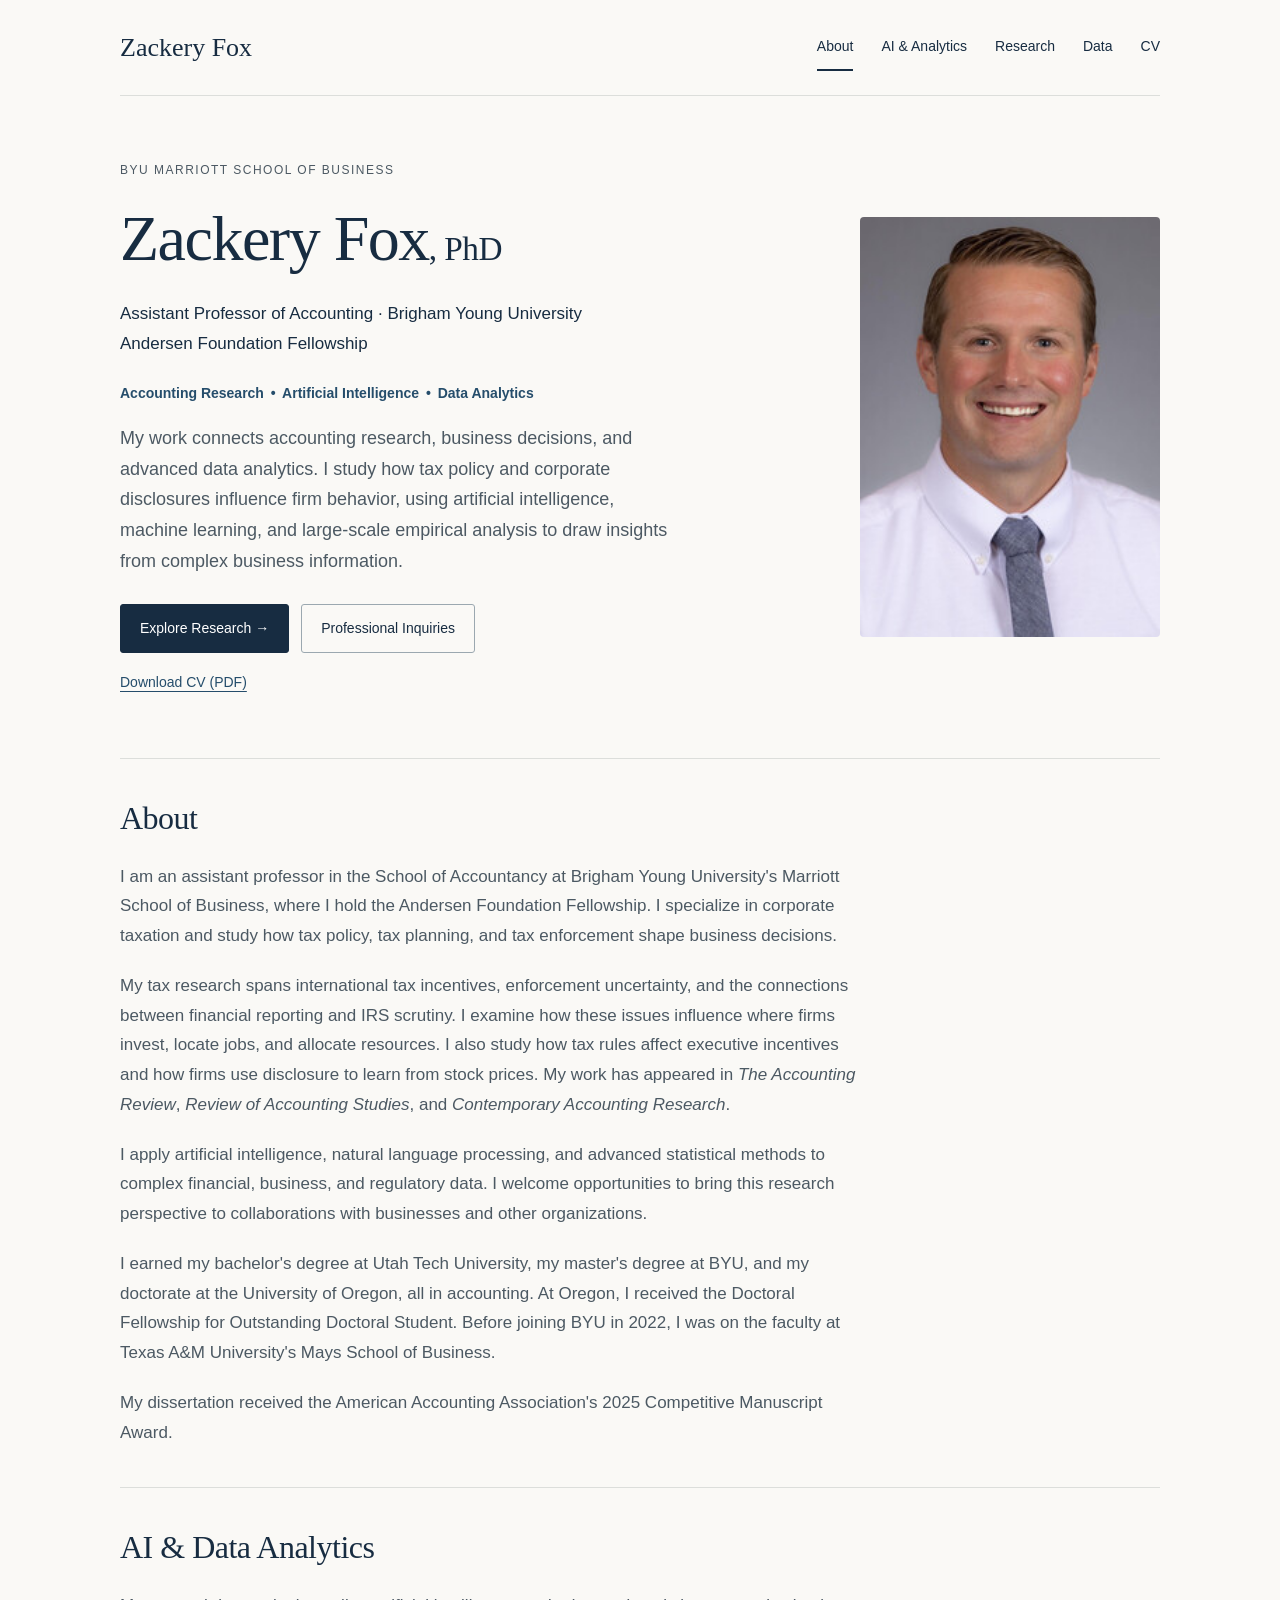
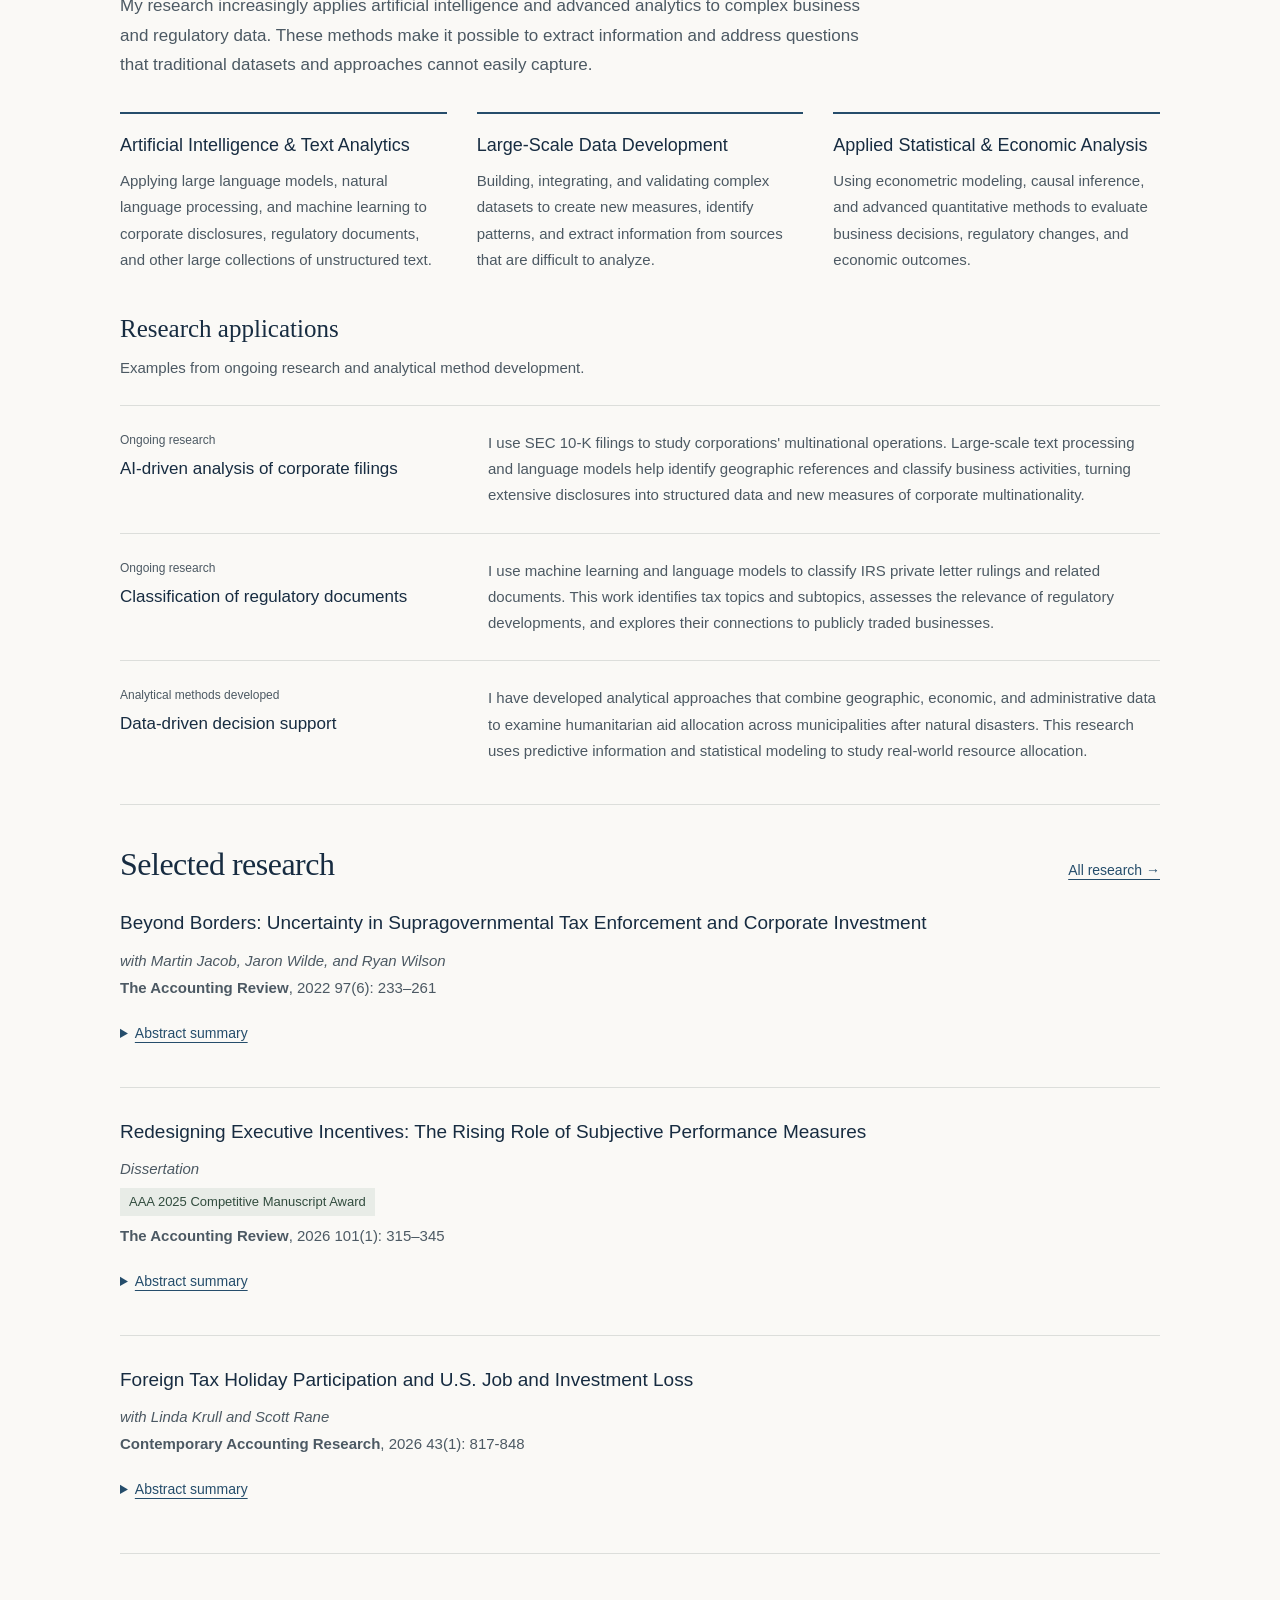
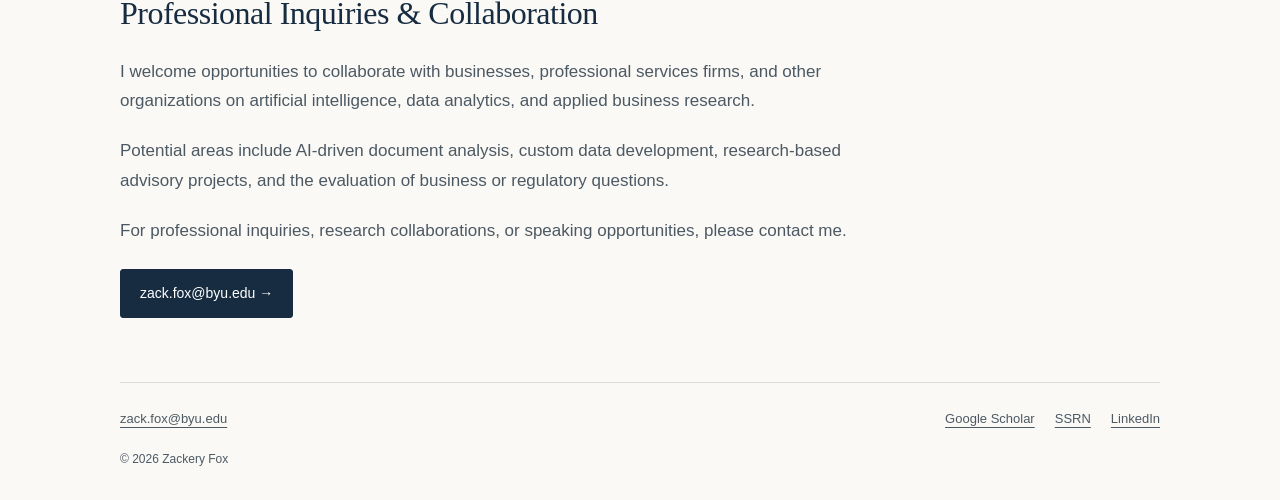
==== commit 009b5252: "Add expandable research summaries and emphasize tax expertise" ====
--- a/index.html
+++ b/index.html
@@ -54,7 +54,8 @@
     <section class="content-section" id="about" aria-labelledby="about-heading">
       <h2 id="about-heading">About</h2>
       <div class="prose">
-        <p>I am an assistant professor in the School of Accountancy at Brigham Young University's Marriott School of Business, where I hold the Andersen Foundation Fellowship. My research examines corporate taxation, disclosure, investment decisions, and how firms use disclosure to learn from stock prices. My work has appeared in <em>The Accounting Review</em>, <em>Review of Accounting Studies</em>, and <em>Contemporary Accounting Research</em>.</p>
+        <p>I am an assistant professor in the School of Accountancy at Brigham Young University's Marriott School of Business, where I hold the Andersen Foundation Fellowship. I specialize in corporate taxation and study how tax policy, tax planning, and tax enforcement shape business decisions.</p>
+        <p>My tax research spans international tax incentives, enforcement uncertainty, and the connections between financial reporting and IRS scrutiny. I examine how these issues influence where firms invest, locate jobs, and allocate resources. I also study how tax rules affect executive incentives and how firms use disclosure to learn from stock prices. My work has appeared in <em>The Accounting Review</em>, <em>Review of Accounting Studies</em>, and <em>Contemporary Accounting Research</em>.</p>
         <p>I apply artificial intelligence, natural language processing, and advanced statistical methods to complex financial, business, and regulatory data. I welcome opportunities to bring this research perspective to collaborations with businesses and other organizations.</p>
         <p>I earned my bachelor's degree at Utah Tech University, my master's degree at BYU, and my doctorate at the University of Oregon, all in accounting. At Oregon, I received the Doctoral Fellowship for Outstanding Doctoral Student. Before joining BYU in 2022, I was on the faculty at Texas A&amp;M University's Mays School of Business.</p>
         <p>My dissertation received the American Accounting Association's 2025 Competitive Manuscript Award.</p>
@@ -98,10 +99,39 @@
     </section>
     <section class="content-section" aria-labelledby="selected-research">
       <div class="section-heading"><h2 id="selected-research">Selected research</h2><a href="research.html">All research <span aria-hidden="true">&rarr;</span></a></div>
-      <ul class="paper-list"><li class="paper"><h3><a href="https://doi.org/10.2308/TAR-2024-0457" target="_blank" rel="noopener noreferrer">Investment Opportunities, Market Feedback, and Voluntary Disclosure: Evidence from the Shale Oil Revolution</a></h3><p class="paper-meta"><em>with Jaewoo Kim and Bryce Schonberger</em><br>
-        <strong>The Accounting Review</strong>, 2026 101(2): 179-213</p></li>
-<li class="paper"><h3><a href="https://doi.org/10.1111/1911-3846.70029" target="_blank" rel="noopener noreferrer">Foreign Tax Holiday Participation and U.S. Job and Investment Loss</a></h3><p class="paper-meta"><em>with Linda Krull and Scott Rane</em><br>
-          <strong>Contemporary Accounting Research</strong>, 2026 43(1): 817-848</p></li></ul>
+      <ul class="paper-list">
+<li class="paper" id="research-beyond-borders"><h3><a href="https://meridian.allenpress.com/accounting-review/article/97/6/233/477403/Beyond-Borders-Uncertainty-in-Supragovernmental" target="_blank" rel="noopener noreferrer">Beyond Borders: Uncertainty in Supragovernmental Tax Enforcement and Corporate Investment</a></h3><p class="paper-meta"><em>with Martin Jacob, Jaron Wilde, and Ryan Wilson</em><br>
+        <strong>The Accounting Review</strong>, 2022 97(6): 233–261</p>
+  <details class="paper-abstract">
+    <summary aria-label="Abstract summary: Beyond Borders: Uncertainty in Supragovernmental Tax Enforcement and Corporate Investment">Abstract summary</summary>
+    <div class="abstract-content">
+      <p>This study examines the investment consequences of uncertainty about supragovernmental tax enforcement. European Commission investigations into preferential tax rulings beginning in 2013 provide the setting. The evidence indicates declines in U.S. multinationals’ subsidiary investment in the countries under investigation, purchases from those countries, and aggregate U.S. investment flows to them. The results show that uncertainty about future enforcement can affect real business activity across national borders.</p>
+      <p class="abstract-source"><a href="https://scholarsarchive.byu.edu/facpub/8677/" target="_blank" rel="noopener noreferrer">Source abstract</a></p>
+    </div>
+  </details>
+</li>
+<li class="paper" id="research-incentives"><h3><a href="https://doi.org/10.2308/TAR-2022-0219" target="_blank" rel="noopener noreferrer">Redesigning Executive Incentives: The Rising Role of Subjective Performance Measures</a></h3><p class="paper-meta"><em>Dissertation</em><br>
+          <span class="award">AAA 2025 Competitive Manuscript Award</span><br>
+          <strong>The Accounting Review</strong>, 2026 101(1): 315–345</p>
+  <details class="paper-abstract">
+    <summary aria-label="Abstract summary: Redesigning Executive Incentives: The Rising Role of Subjective Performance Measures">Abstract summary</summary>
+    <div class="abstract-content">
+      <p>This study examines the use of subjective measures in executive bonus contracts and their consequences. Machine learning identifies the types of goals these measures reward, including employee outcomes, culture, and executive performance. Following the Tax Cuts and Jobs Act, firms increased their reliance on subjective incentives. The evidence links the growing use of these measures to greater CEO effort, stronger corporate culture, and innovation.</p>
+      <p class="abstract-source"><a href="https://scholarsarchive.byu.edu/facpub/8682/" target="_blank" rel="noopener noreferrer">Source abstract</a></p>
+    </div>
+  </details>
+</li>
+<li class="paper" id="research-tax-holidays"><h3><a href="https://doi.org/10.1111/1911-3846.70029" target="_blank" rel="noopener noreferrer">Foreign Tax Holiday Participation and U.S. Job and Investment Loss</a></h3><p class="paper-meta"><em>with Linda Krull and Scott Rane</em><br>
+          <strong>Contemporary Accounting Research</strong>, 2026 43(1): 817-848</p>
+  <details class="paper-abstract">
+    <summary aria-label="Abstract summary: Foreign Tax Holiday Participation and U.S. Job and Investment Loss">Abstract summary</summary>
+    <div class="abstract-content">
+      <p>This study investigates how participation in temporary foreign tax incentives relates to U.S. multinationals’ domestic activities. Participation is associated with more offshoring of U.S. jobs and lower domestic employment, capital spending, and research and development. These relationships are stronger among firms with less established foreign operations and differ from the effects of changes in statutory tax rates. The findings inform debates about international tax competition and resource allocation.</p>
+      <p class="abstract-source"><a href="https://scholarsarchive.byu.edu/facpub/8680/" target="_blank" rel="noopener noreferrer">Source abstract</a></p>
+    </div>
+  </details>
+</li>
+</ul>
     </section>
     <section class="content-section inquiries-section" id="professional-inquiries" aria-labelledby="inquiries-heading">
       <h2 id="inquiries-heading">Professional Inquiries &amp; Collaboration</h2>
--- a/styles.css
+++ b/styles.css
@@ -116,3 +116,11 @@
   .footer-links a { display: inline-block; padding-block: 6px; }
 }
 @media (prefers-reduced-motion: reduce) { html { scroll-behavior: auto; } }
+
+/* Native disclosure controls keep research summaries accessible without scripts. */
+.paper-abstract { margin-top: 12px; }
+.paper-abstract summary { width: fit-content; max-width: 100%; min-height: 44px; padding-block: 8px; color: var(--accent); font-size: 14px; cursor: pointer; text-decoration: underline; text-underline-offset: 4px; }
+.paper-abstract[open] summary { margin-bottom: 6px; }
+.abstract-content { max-width: 760px; padding: 16px 18px; background: #f0f1ed; border-left: 2px solid var(--line); color: var(--muted); }
+.abstract-content p { font-size: 15px; line-height: 1.75; margin: 0; }
+.abstract-content .abstract-source { margin-top: 12px; font-size: 13px; }
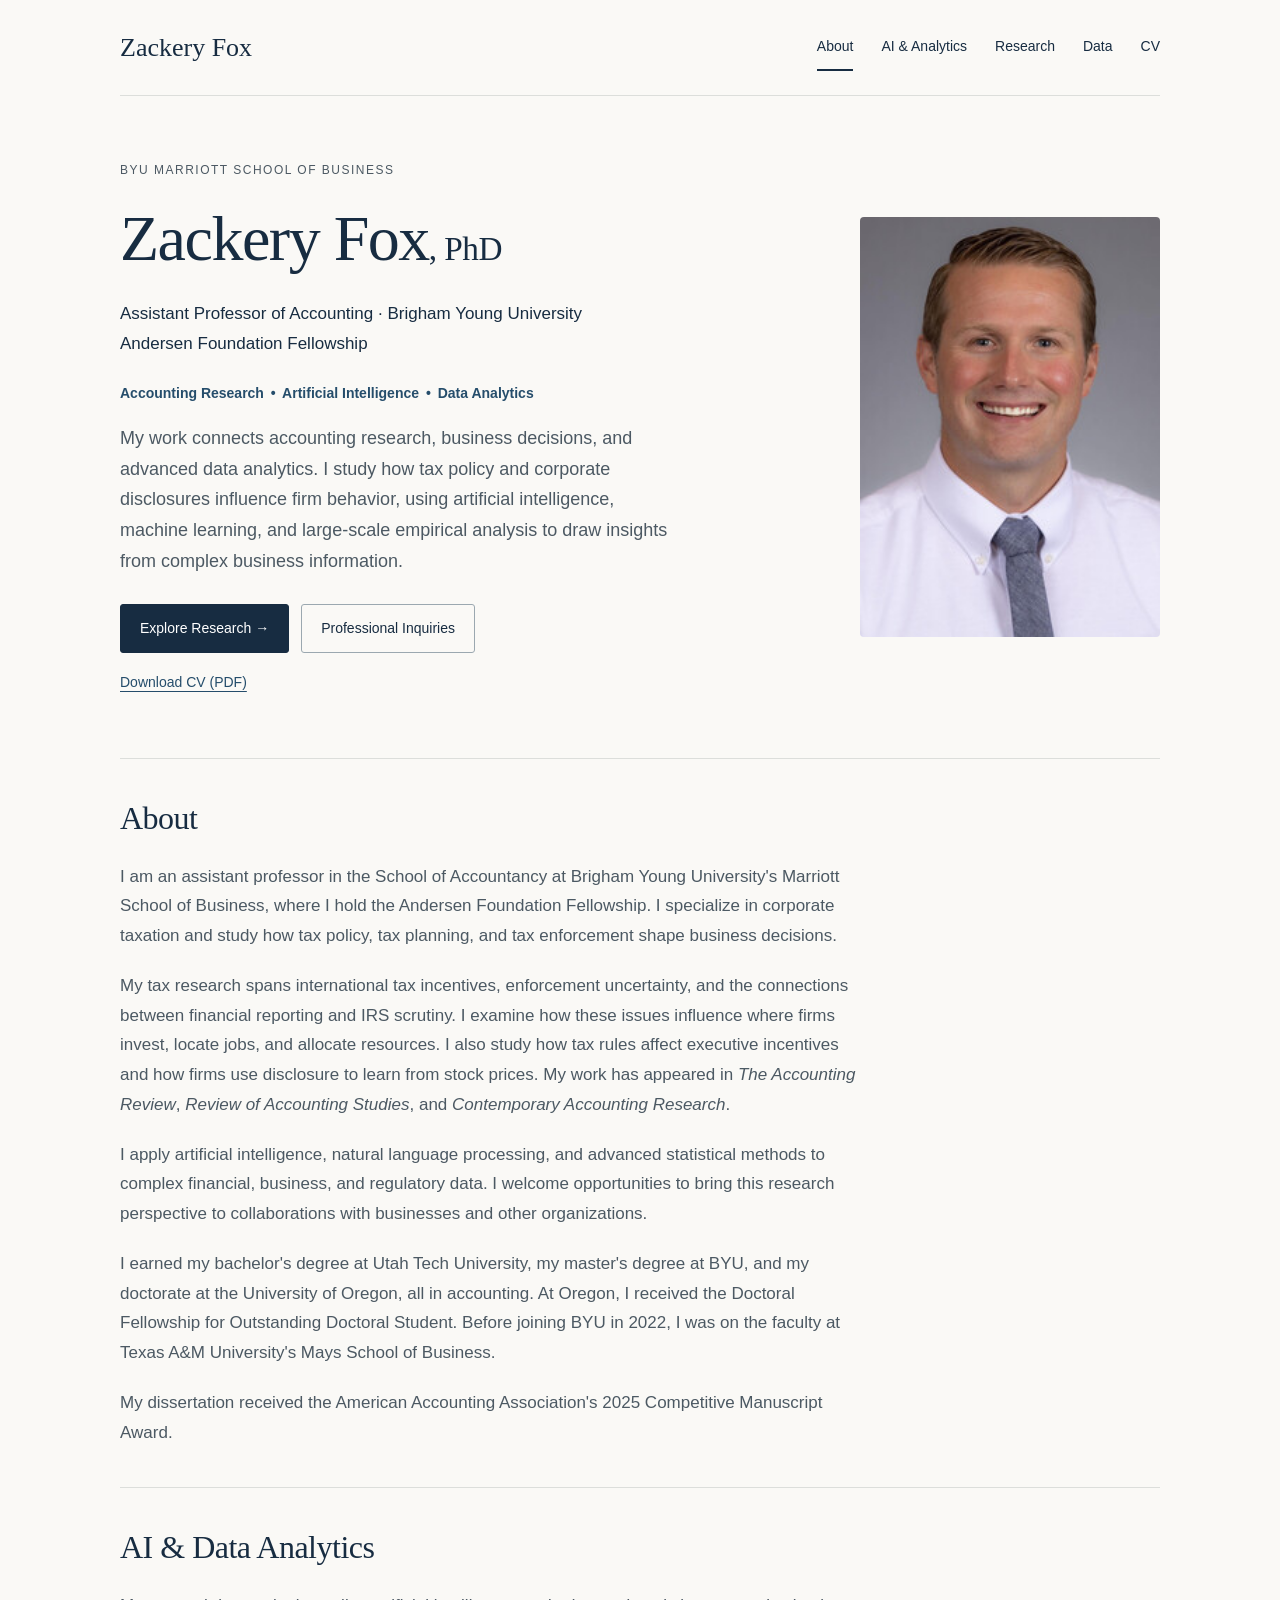
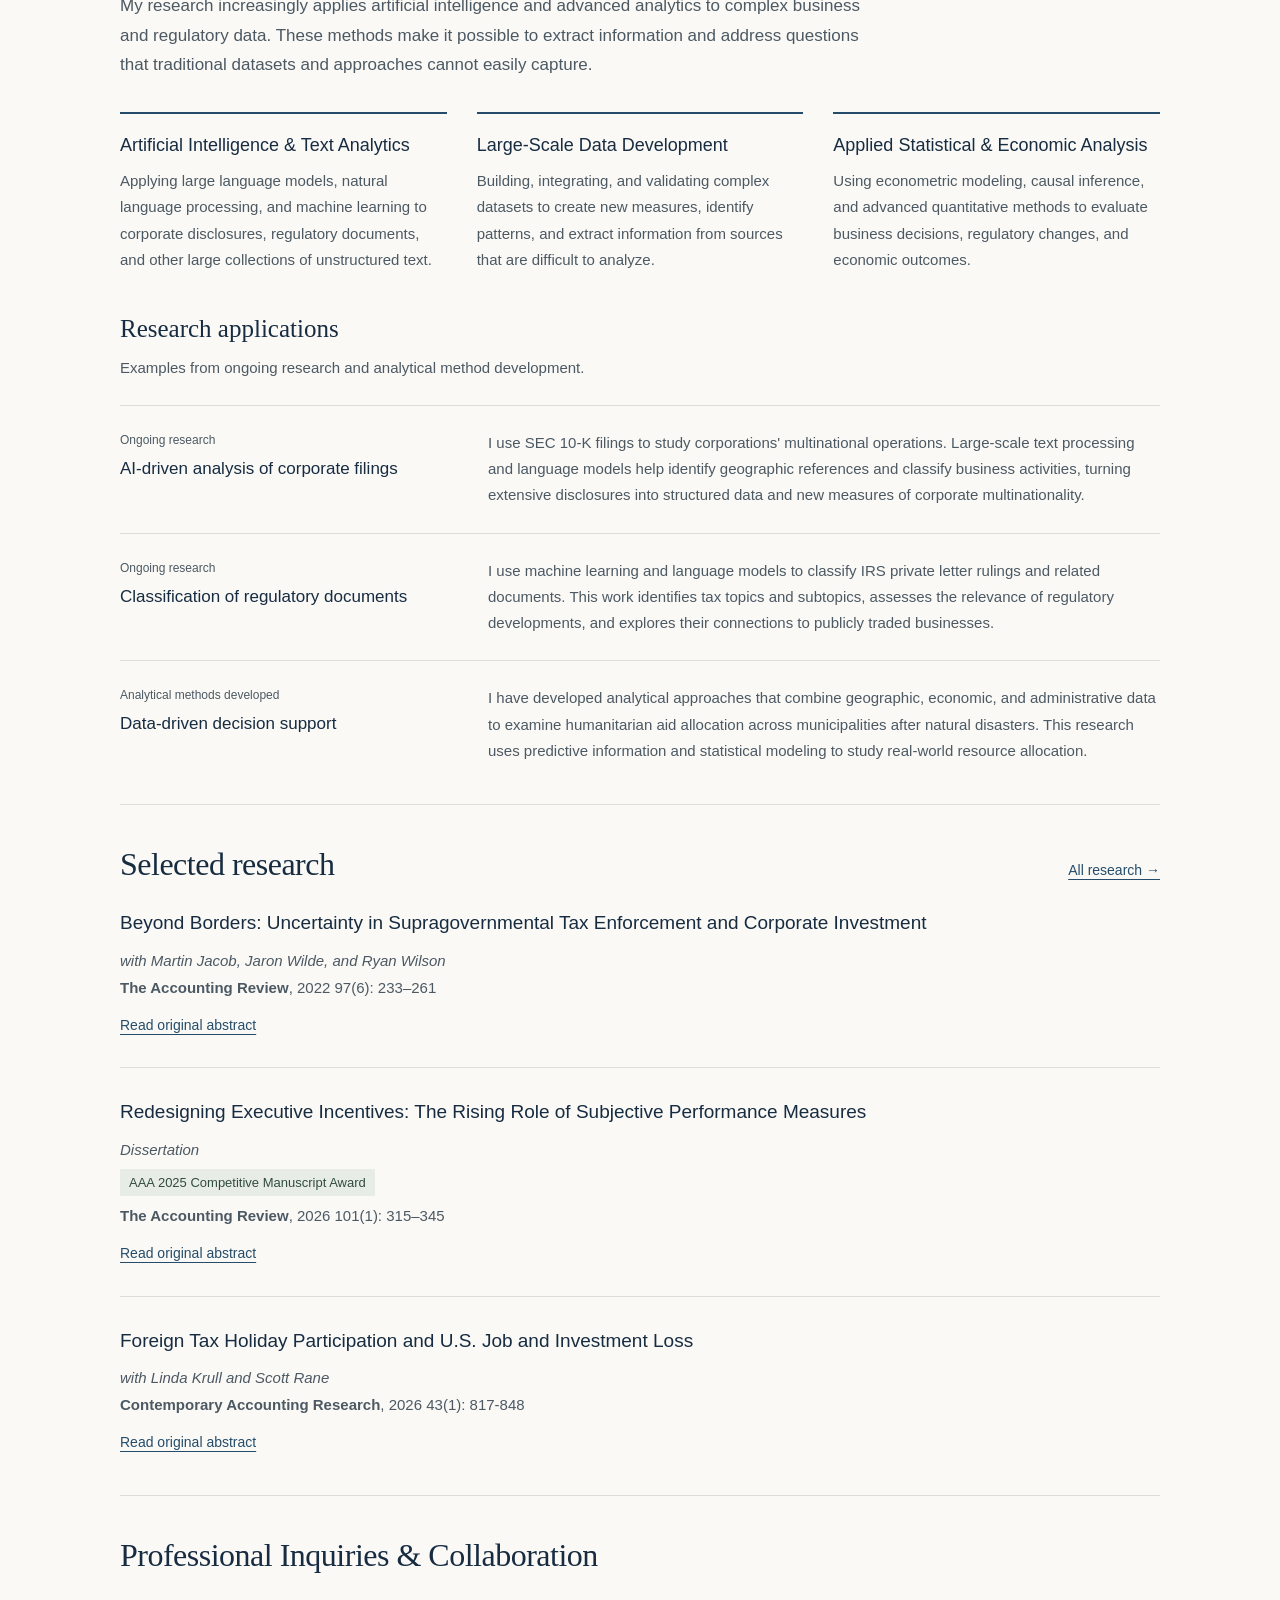
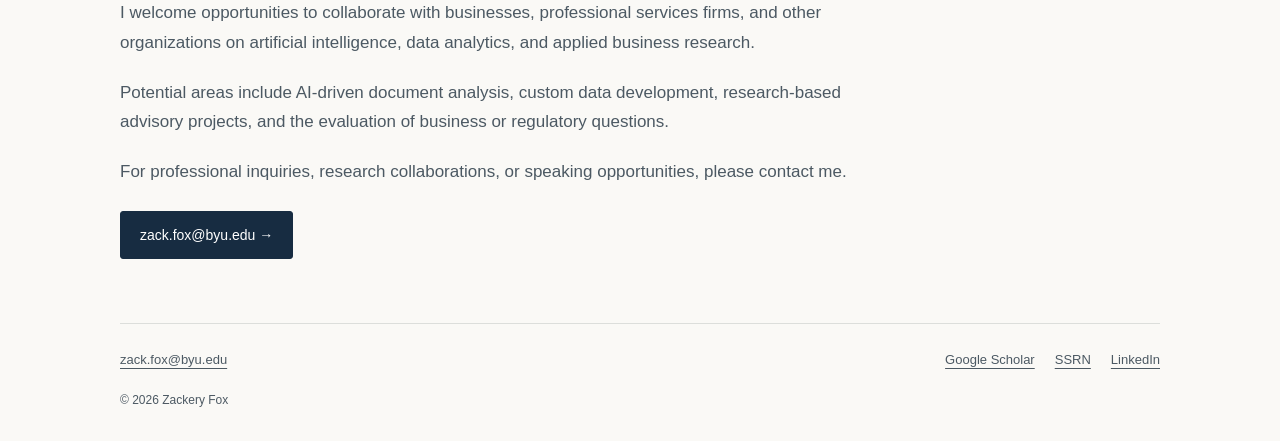
==== commit 9ce8a1ca: "Remove abstract paraphrases and retain original-source links" ====
--- a/index.html
+++ b/index.html
@@ -102,34 +102,16 @@
       <ul class="paper-list">
 <li class="paper" id="research-beyond-borders"><h3><a href="https://meridian.allenpress.com/accounting-review/article/97/6/233/477403/Beyond-Borders-Uncertainty-in-Supragovernmental" target="_blank" rel="noopener noreferrer">Beyond Borders: Uncertainty in Supragovernmental Tax Enforcement and Corporate Investment</a></h3><p class="paper-meta"><em>with Martin Jacob, Jaron Wilde, and Ryan Wilson</em><br>
         <strong>The Accounting Review</strong>, 2022 97(6): 233–261</p>
-  <details class="paper-abstract">
-    <summary aria-label="Abstract summary: Beyond Borders: Uncertainty in Supragovernmental Tax Enforcement and Corporate Investment">Abstract summary</summary>
-    <div class="abstract-content">
-      <p>This study examines the investment consequences of uncertainty about supragovernmental tax enforcement. European Commission investigations into preferential tax rulings beginning in 2013 provide the setting. The evidence indicates declines in U.S. multinationals’ subsidiary investment in the countries under investigation, purchases from those countries, and aggregate U.S. investment flows to them. The results show that uncertainty about future enforcement can affect real business activity across national borders.</p>
-      <p class="abstract-source"><a href="https://scholarsarchive.byu.edu/facpub/8677/" target="_blank" rel="noopener noreferrer">Source abstract</a></p>
-    </div>
-  </details>
+  <p class="paper-abstract-link"><a href="https://scholarsarchive.byu.edu/facpub/8677/" target="_blank" rel="noopener noreferrer">Read original abstract</a></p>
 </li>
 <li class="paper" id="research-incentives"><h3><a href="https://doi.org/10.2308/TAR-2022-0219" target="_blank" rel="noopener noreferrer">Redesigning Executive Incentives: The Rising Role of Subjective Performance Measures</a></h3><p class="paper-meta"><em>Dissertation</em><br>
           <span class="award">AAA 2025 Competitive Manuscript Award</span><br>
           <strong>The Accounting Review</strong>, 2026 101(1): 315–345</p>
-  <details class="paper-abstract">
-    <summary aria-label="Abstract summary: Redesigning Executive Incentives: The Rising Role of Subjective Performance Measures">Abstract summary</summary>
-    <div class="abstract-content">
-      <p>This study examines the use of subjective measures in executive bonus contracts and their consequences. Machine learning identifies the types of goals these measures reward, including employee outcomes, culture, and executive performance. Following the Tax Cuts and Jobs Act, firms increased their reliance on subjective incentives. The evidence links the growing use of these measures to greater CEO effort, stronger corporate culture, and innovation.</p>
-      <p class="abstract-source"><a href="https://scholarsarchive.byu.edu/facpub/8682/" target="_blank" rel="noopener noreferrer">Source abstract</a></p>
-    </div>
-  </details>
+  <p class="paper-abstract-link"><a href="https://scholarsarchive.byu.edu/facpub/8682/" target="_blank" rel="noopener noreferrer">Read original abstract</a></p>
 </li>
 <li class="paper" id="research-tax-holidays"><h3><a href="https://doi.org/10.1111/1911-3846.70029" target="_blank" rel="noopener noreferrer">Foreign Tax Holiday Participation and U.S. Job and Investment Loss</a></h3><p class="paper-meta"><em>with Linda Krull and Scott Rane</em><br>
           <strong>Contemporary Accounting Research</strong>, 2026 43(1): 817-848</p>
-  <details class="paper-abstract">
-    <summary aria-label="Abstract summary: Foreign Tax Holiday Participation and U.S. Job and Investment Loss">Abstract summary</summary>
-    <div class="abstract-content">
-      <p>This study investigates how participation in temporary foreign tax incentives relates to U.S. multinationals’ domestic activities. Participation is associated with more offshoring of U.S. jobs and lower domestic employment, capital spending, and research and development. These relationships are stronger among firms with less established foreign operations and differ from the effects of changes in statutory tax rates. The findings inform debates about international tax competition and resource allocation.</p>
-      <p class="abstract-source"><a href="https://scholarsarchive.byu.edu/facpub/8680/" target="_blank" rel="noopener noreferrer">Source abstract</a></p>
-    </div>
-  </details>
+  <p class="paper-abstract-link"><a href="https://scholarsarchive.byu.edu/facpub/8680/" target="_blank" rel="noopener noreferrer">Read original abstract</a></p>
 </li>
 </ul>
     </section>
--- a/styles.css
+++ b/styles.css
@@ -117,10 +117,4 @@
 }
 @media (prefers-reduced-motion: reduce) { html { scroll-behavior: auto; } }
 
-/* Native disclosure controls keep research summaries accessible without scripts. */
-.paper-abstract { margin-top: 12px; }
-.paper-abstract summary { width: fit-content; max-width: 100%; min-height: 44px; padding-block: 8px; color: var(--accent); font-size: 14px; cursor: pointer; text-decoration: underline; text-underline-offset: 4px; }
-.paper-abstract[open] summary { margin-bottom: 6px; }
-.abstract-content { max-width: 760px; padding: 16px 18px; background: #f0f1ed; border-left: 2px solid var(--line); color: var(--muted); }
-.abstract-content p { font-size: 15px; line-height: 1.75; margin: 0; }
-.abstract-content .abstract-source { margin-top: 12px; font-size: 13px; }
+.paper-abstract-link { margin: 12px 0 0; font-size: 14px; }
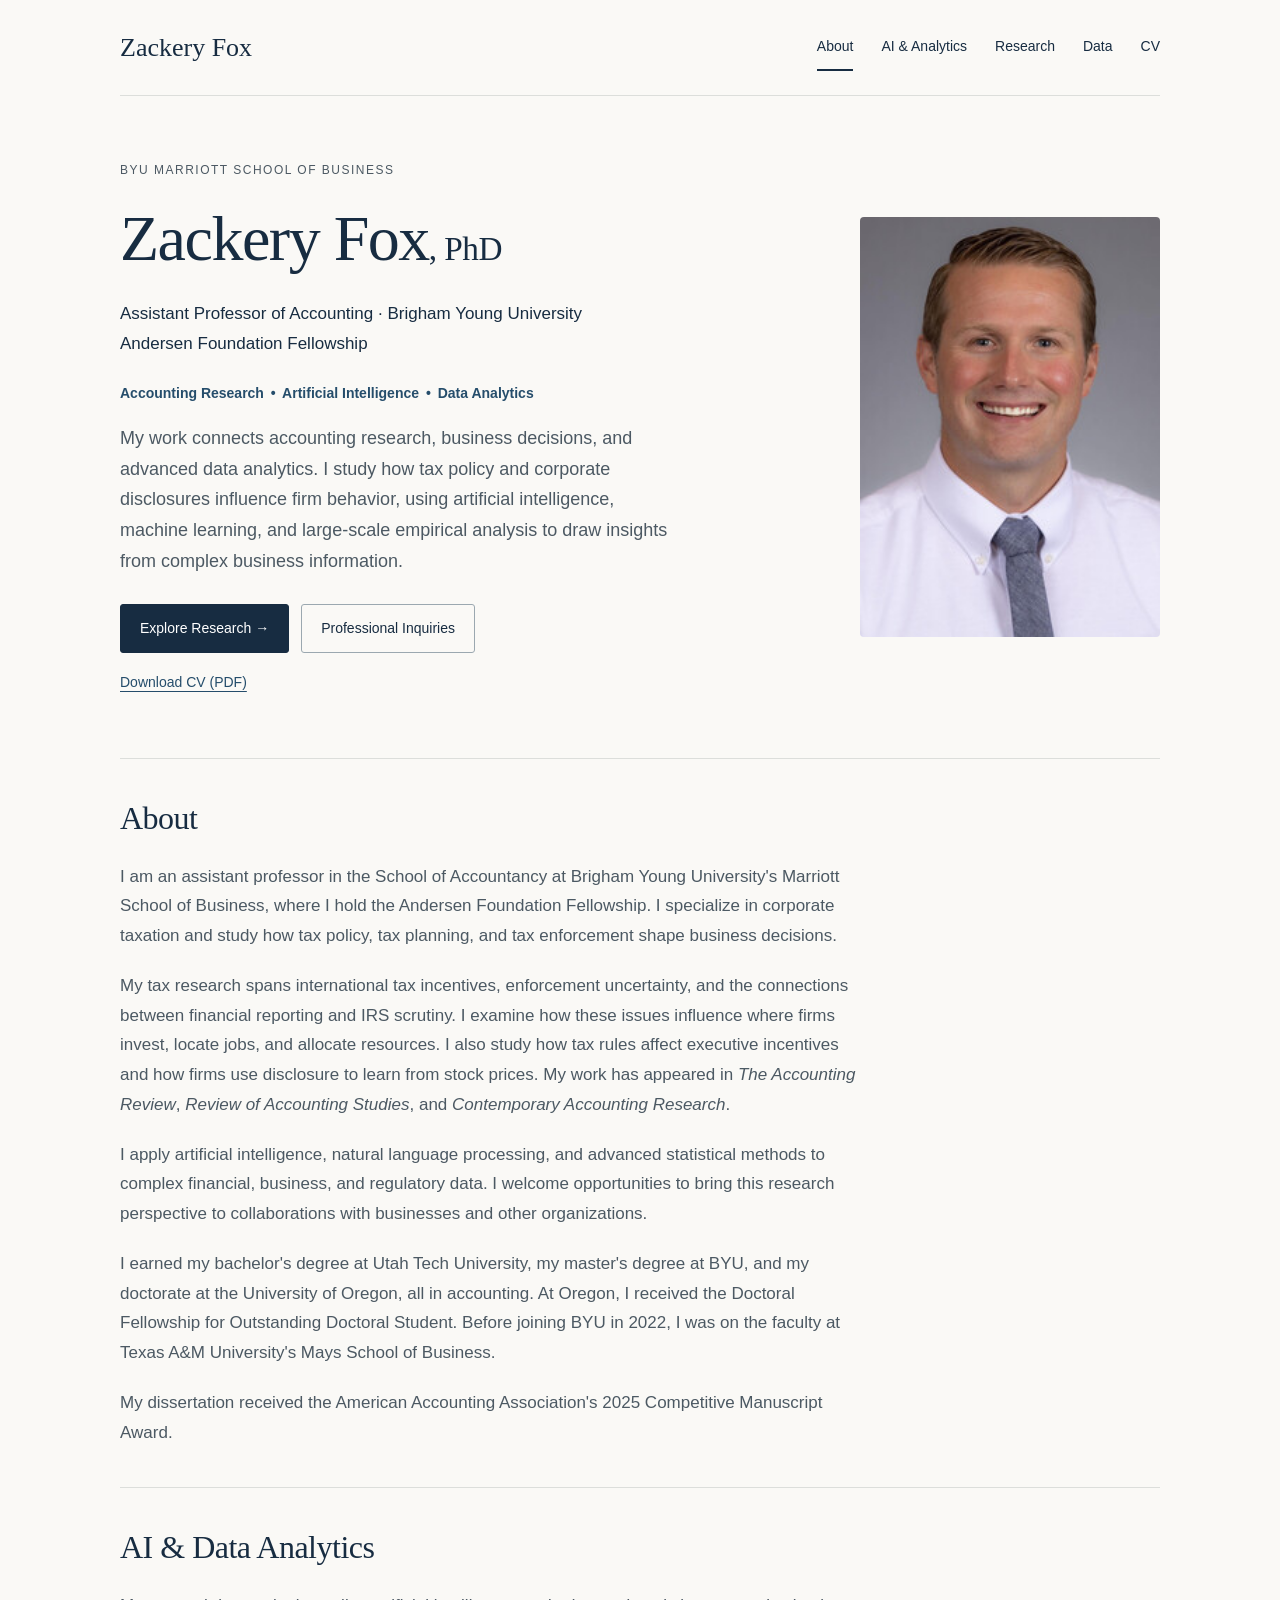
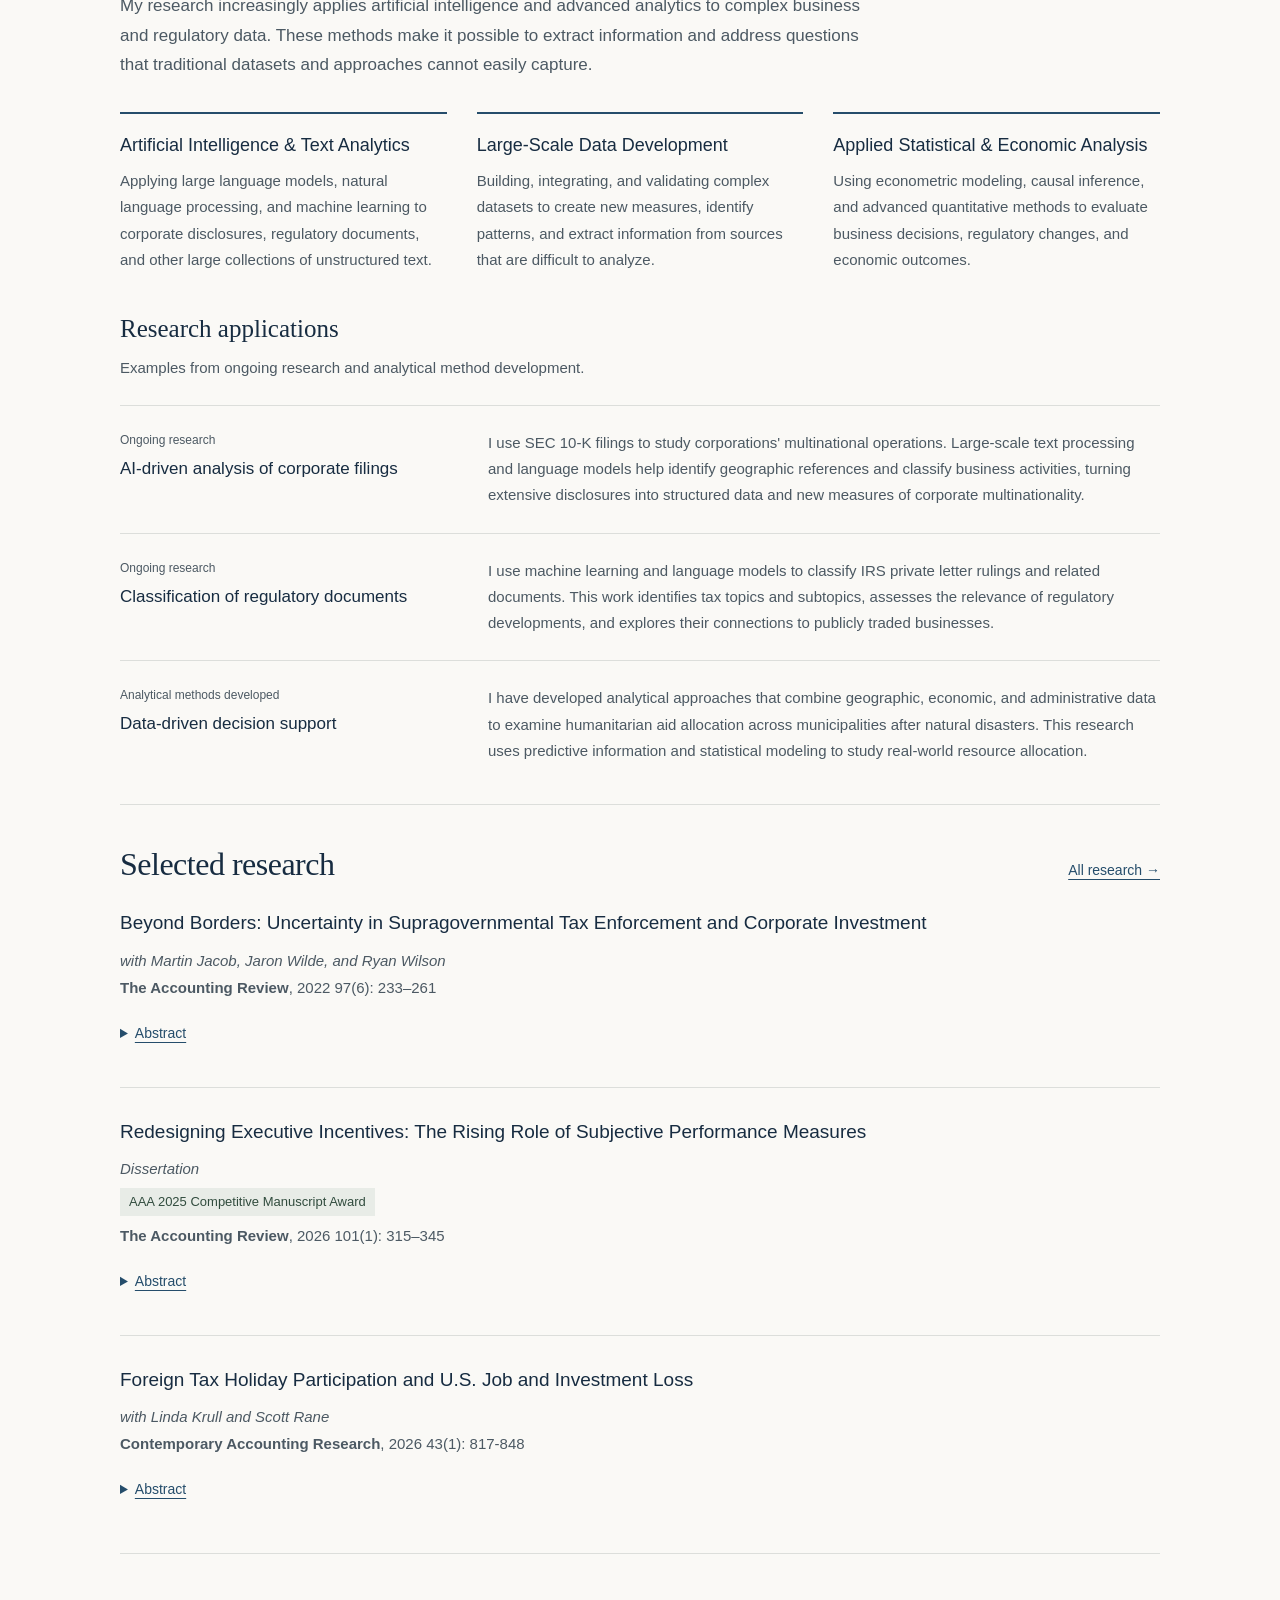
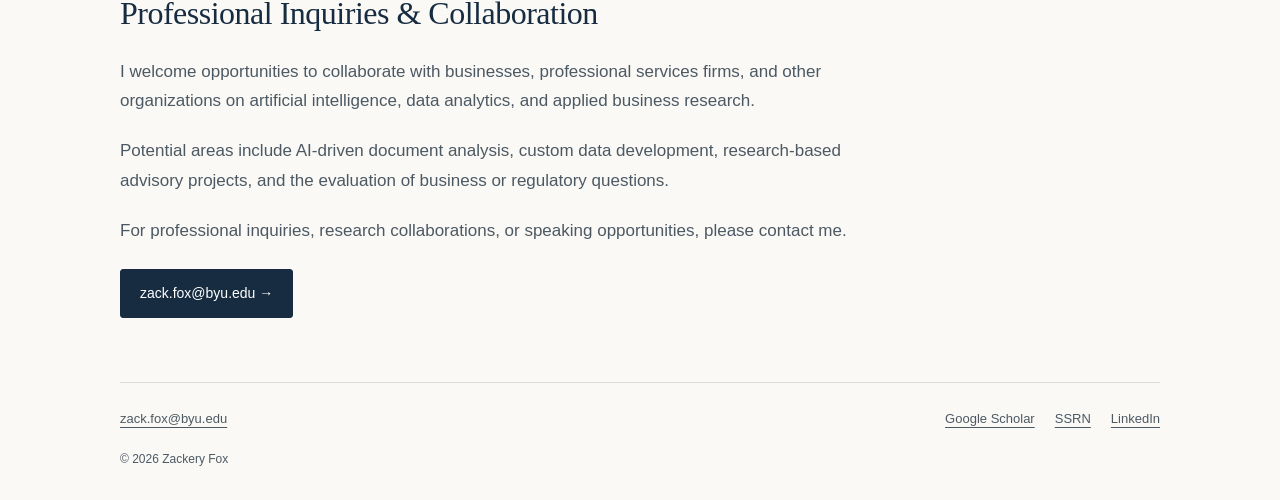
==== commit 66f89684: "Use original publication abstracts and summaries for all working papers" ====
--- a/index.html
+++ b/index.html
@@ -102,16 +102,40 @@
       <ul class="paper-list">
 <li class="paper" id="research-beyond-borders"><h3><a href="https://meridian.allenpress.com/accounting-review/article/97/6/233/477403/Beyond-Borders-Uncertainty-in-Supragovernmental" target="_blank" rel="noopener noreferrer">Beyond Borders: Uncertainty in Supragovernmental Tax Enforcement and Corporate Investment</a></h3><p class="paper-meta"><em>with Martin Jacob, Jaron Wilde, and Ryan Wilson</em><br>
         <strong>The Accounting Review</strong>, 2022 97(6): 233–261</p>
-  <p class="paper-abstract-link"><a href="https://scholarsarchive.byu.edu/facpub/8677/" target="_blank" rel="noopener noreferrer">Read original abstract</a></p>
+
+  <details class="paper-abstract">
+    <summary aria-label="Abstract: Beyond Borders: Uncertainty in Supragovernmental Tax Enforcement and Corporate Investment">Abstract</summary>
+    <div class="abstract-content">
+      <p>Amid growing globalization, many countries have offered tax incentives to attract corporate investment. Prior research studies the role such incentives play in firms’ location and investment choices. However, we have limited evidence on the role that uncertainty about the intensity of future tax enforcement plays in those decisions.</p>
+      <p>In 2013, the European Commission (“E.C.”) abruptly began investigating tax ruling practices of several countries in response to allegations that certain firms received preferential tax treatment (“state aid cases”). We use this setting to study the economic consequences of increased uncertainty about future tax enforcement. We find evidence consistent with significant reductions in U.S. multinational firms’ subsidiary investments within, firm input purchases from, and aggregate investment of U.S. firms flowing to targeted state aid countries. Our results highlight significant real effects of increased uncertainty and complexity surrounding shifts in supragovernmental tax enforcement.</p>
+      <p class="abstract-source"><a href="https://scholarsarchive.byu.edu/facpub/8677/" target="_blank" rel="noopener noreferrer">Abstract source</a></p>
+    </div>
+  </details>
 </li>
 <li class="paper" id="research-incentives"><h3><a href="https://doi.org/10.2308/TAR-2022-0219" target="_blank" rel="noopener noreferrer">Redesigning Executive Incentives: The Rising Role of Subjective Performance Measures</a></h3><p class="paper-meta"><em>Dissertation</em><br>
           <span class="award">AAA 2025 Competitive Manuscript Award</span><br>
           <strong>The Accounting Review</strong>, 2026 101(1): 315–345</p>
-  <p class="paper-abstract-link"><a href="https://scholarsarchive.byu.edu/facpub/8682/" target="_blank" rel="noopener noreferrer">Read original abstract</a></p>
+
+  <details class="paper-abstract">
+    <summary aria-label="Abstract: Redesigning Executive Incentives: The Rising Role of Subjective Performance Measures">Abstract</summary>
+    <div class="abstract-content">
+      <p>Despite the growing use of subjective performance incentives used in executive bonuses, empirical evidence on their effectiveness remains inconclusive. This study explores three aspects of subjective metrics in bonus plan design: their prevalence, the goals they target, and their impact on managerial behavior and firm outcomes.</p>
+      <p>First, I document 53.8 percent of CEO bonus plans include at least one subjective performance measure, and among these plans, an average of 38.9 percent of total bonus weight is allocated to these measures. Using machine learning, I show subjective metrics target incentives related to employees, firm culture, and executive performance.</p>
+      <p>Second, using the Tax Cuts and Jobs Act as a quasi-exogenous shock to contract design, I find firms increase the number and weight of subjective metrics by 22.9 percent and 10.4 percent, respectively. Finally, I find the increasing prevalence of subjective performance measures positively influences CEO effort, corporate culture, and innovation.</p>
+      <p class="abstract-source"><a href="https://scholarsarchive.byu.edu/facpub/8682/" target="_blank" rel="noopener noreferrer">Abstract source</a></p>
+    </div>
+  </details>
 </li>
 <li class="paper" id="research-tax-holidays"><h3><a href="https://doi.org/10.1111/1911-3846.70029" target="_blank" rel="noopener noreferrer">Foreign Tax Holiday Participation and U.S. Job and Investment Loss</a></h3><p class="paper-meta"><em>with Linda Krull and Scott Rane</em><br>
           <strong>Contemporary Accounting Research</strong>, 2026 43(1): 817-848</p>
-  <p class="paper-abstract-link"><a href="https://scholarsarchive.byu.edu/facpub/8680/" target="_blank" rel="noopener noreferrer">Read original abstract</a></p>
+
+  <details class="paper-abstract">
+    <summary aria-label="Abstract: Foreign Tax Holiday Participation and U.S. Job and Investment Loss">Abstract</summary>
+    <div class="abstract-content">
+      <p>We investigate whether foreign tax holiday participation among US multinational companies is associated with offshoring US jobs and other domestic investment activities. We find that foreign tax holiday participation is associated with (1) an increase in offshoring US jobs and (2) a decrease in domestic investment, as proxied by changes in the number of employees, capital expenditures, and R&amp;D activity. Furthermore, we find evidence suggesting that the association between targeted, temporary tax incentives provided by foreign tax holidays and firms&#x27; domestic activities is stronger among firms with a smaller foreign presence and is distinct from the impact of foreign statutory tax rate changes. Overall, the results of this study increase our understanding of the firm-level consequences of foreign tax holiday participation, the influence of various tax incentive structures on the allocation of firm resources, and the potential consequences of international tax competition.</p>
+      <p class="abstract-source"><a href="https://onlinelibrary.wiley.com/doi/10.1111/1911-3846.70029" target="_blank" rel="noopener noreferrer">Abstract source</a></p>
+    </div>
+  </details>
 </li>
 </ul>
     </section>
--- a/styles.css
+++ b/styles.css
@@ -117,4 +117,12 @@
 }
 @media (prefers-reduced-motion: reduce) { html { scroll-behavior: auto; } }
 
-.paper-abstract-link { margin: 12px 0 0; font-size: 14px; }
+
+/* Native disclosure controls separate published abstracts from working-paper summaries. */
+.paper-abstract { margin-top: 12px; }
+.paper-abstract summary { width: fit-content; max-width: 100%; min-height: 44px; padding-block: 8px; color: var(--accent); font-size: 14px; cursor: pointer; text-decoration: underline; text-underline-offset: 4px; }
+.paper-abstract[open] summary { margin-bottom: 6px; }
+.abstract-content { max-width: 760px; padding: 16px 18px; background: #f0f1ed; border-left: 2px solid var(--line); color: var(--muted); }
+.abstract-content p { font-size: 15px; line-height: 1.75; margin: 0 0 14px; }
+.abstract-content p:last-child { margin-bottom: 0; }
+.abstract-content .abstract-source { font-size: 13px; }
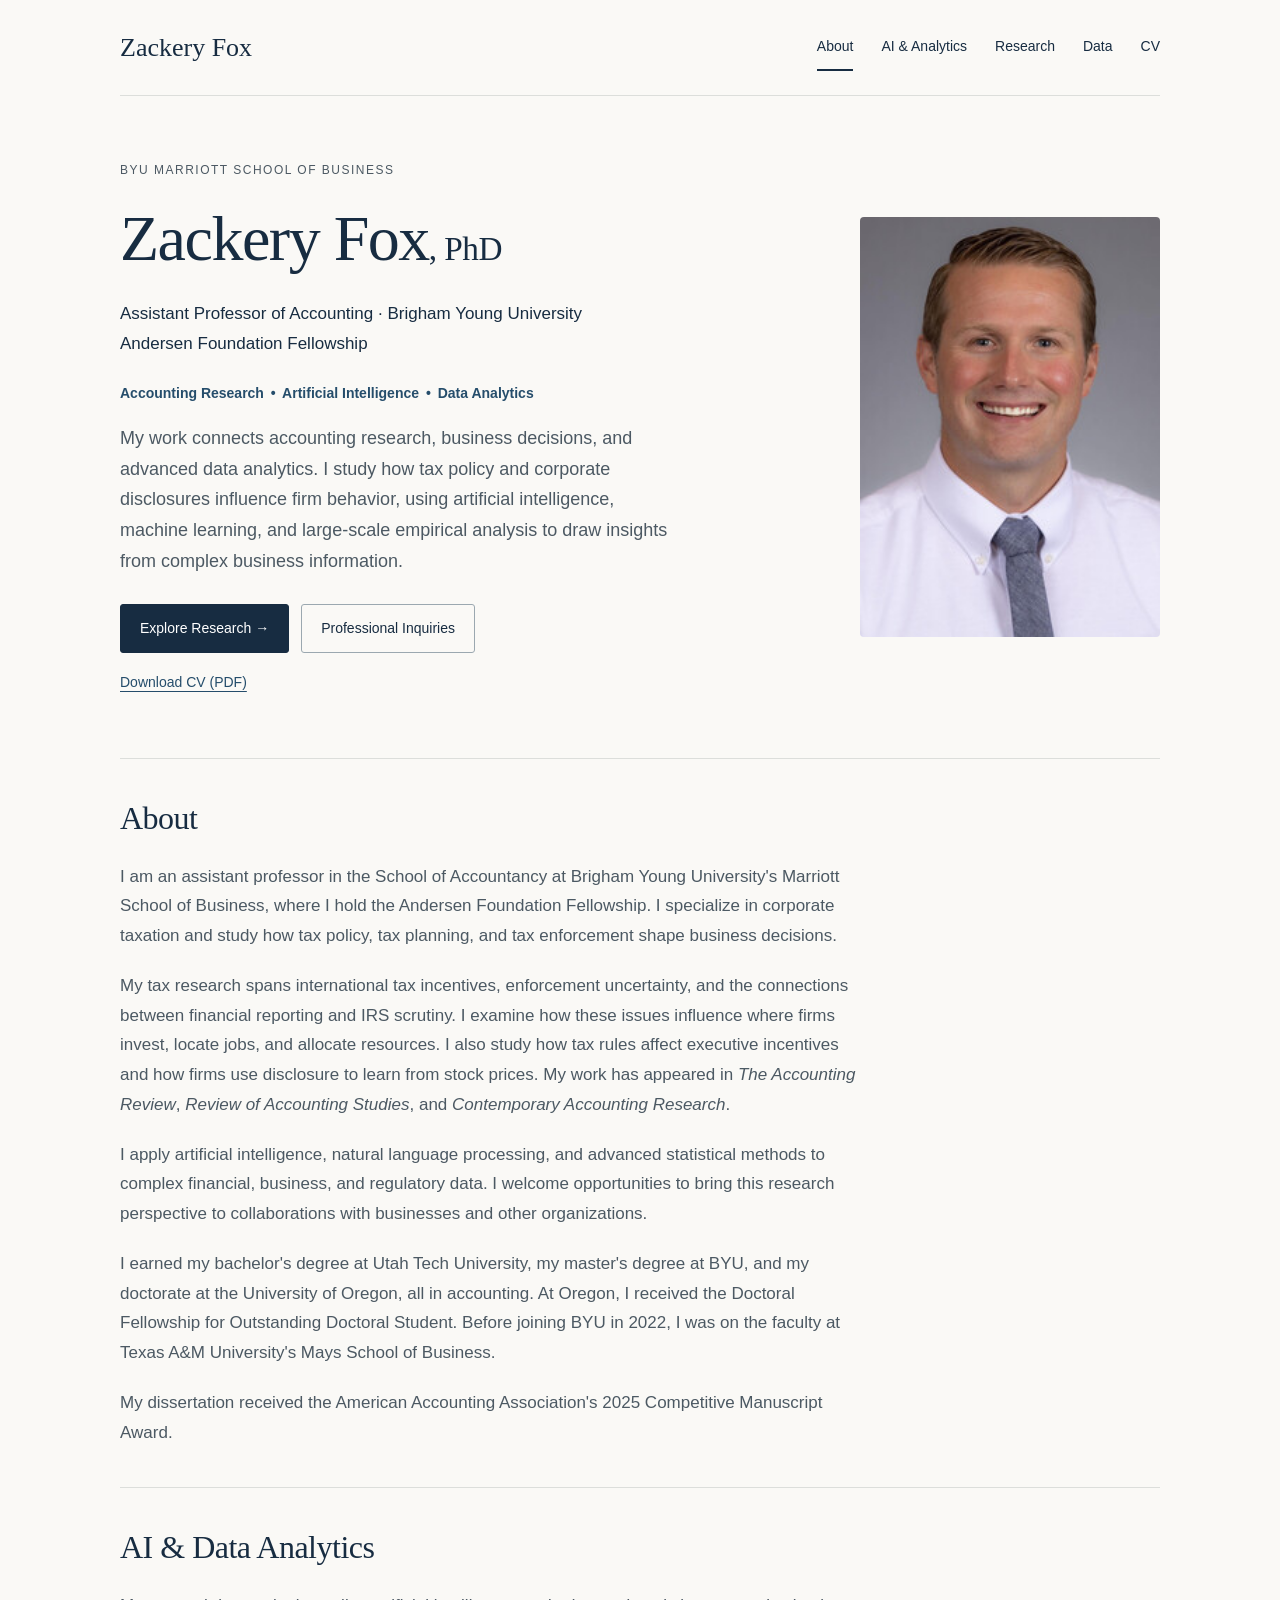
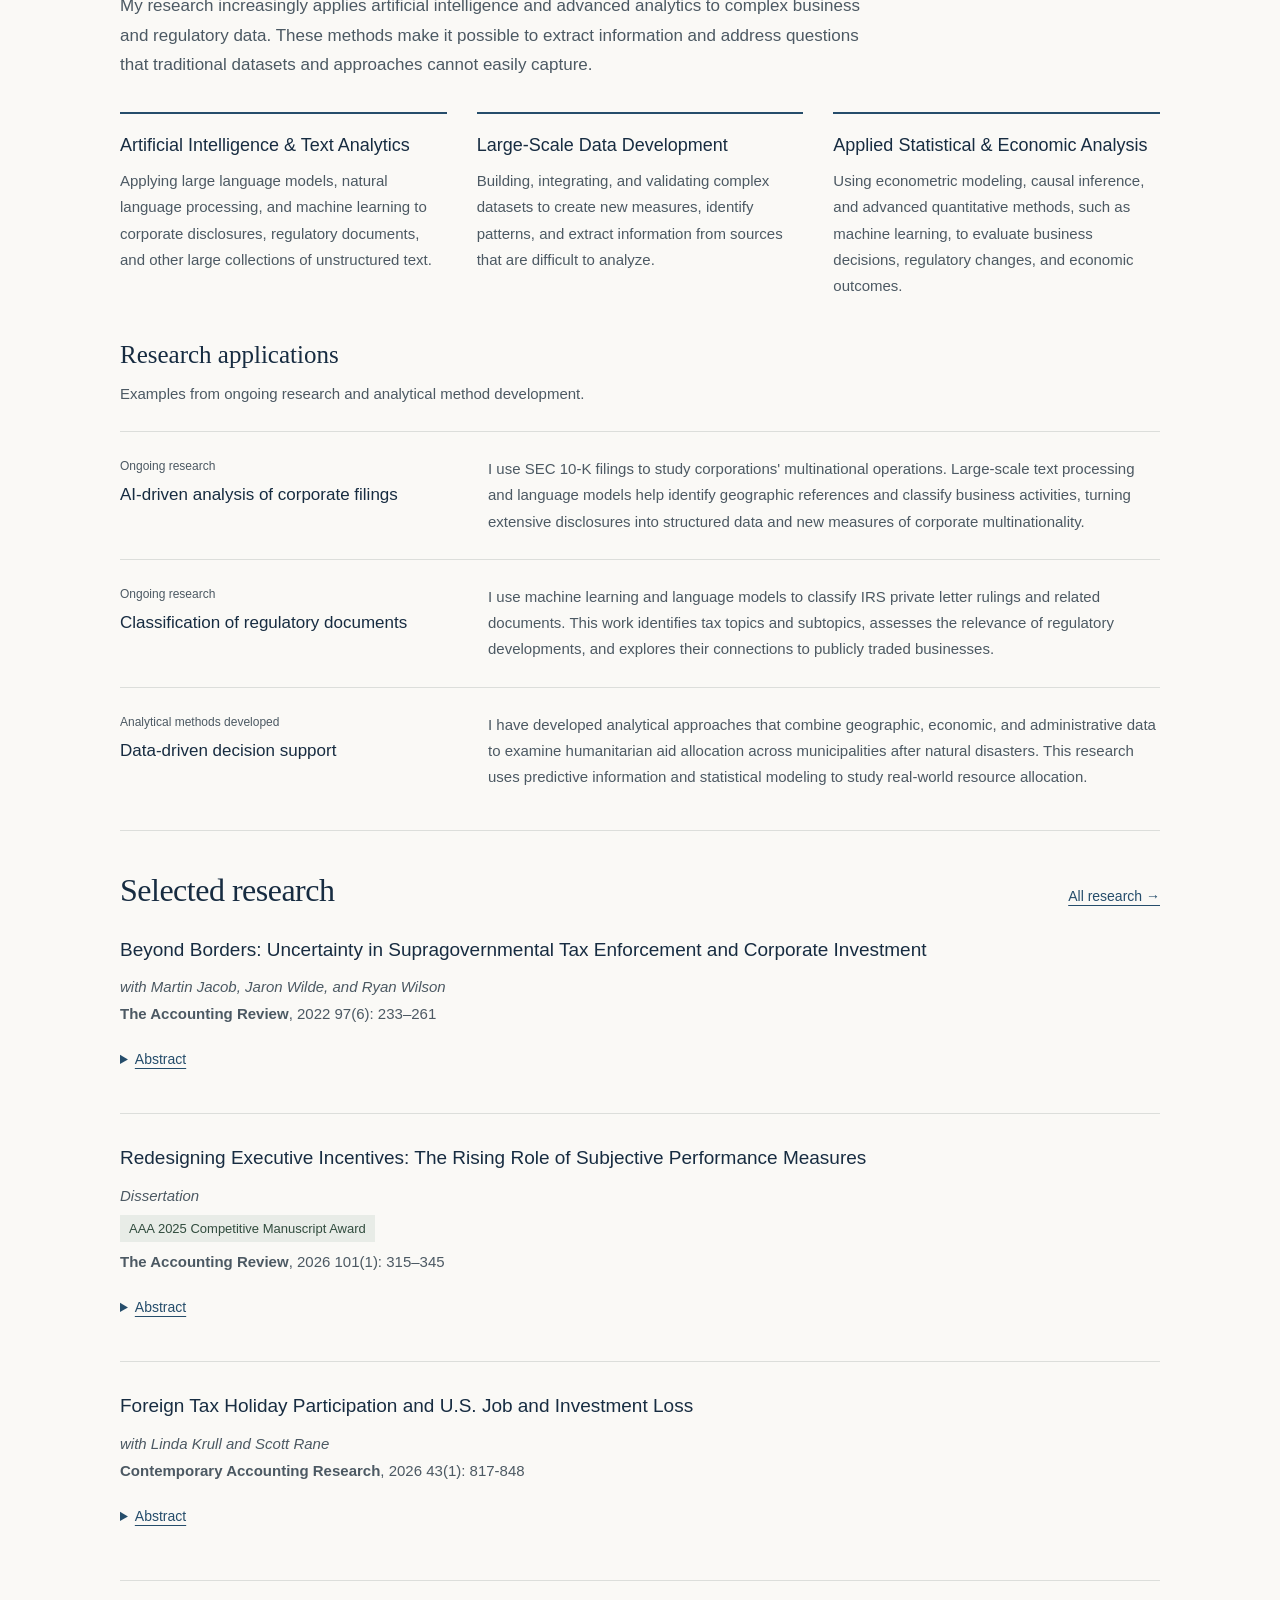
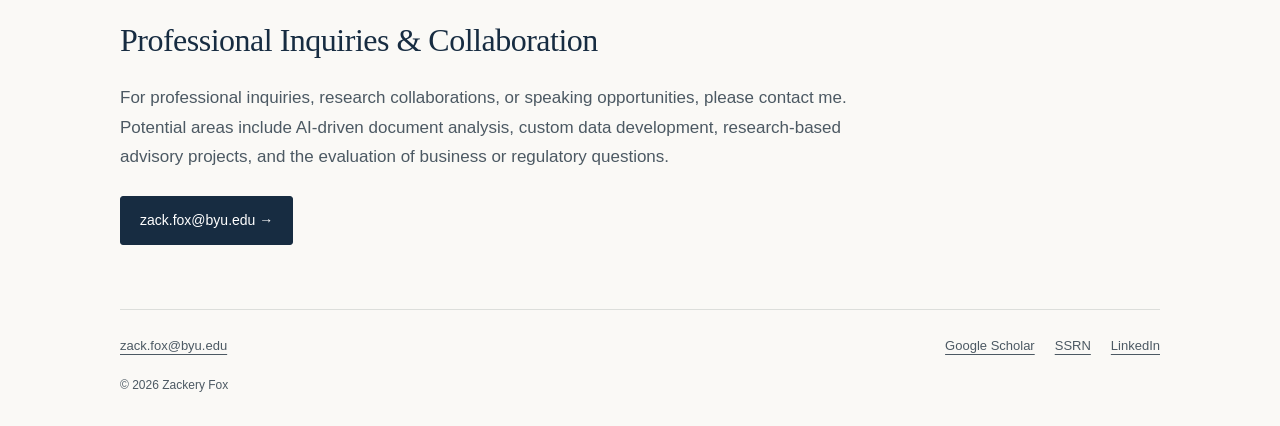
==== commit 77c72828: "Update expertise description and inquiries section Revised text to include machine learning in the a" ====
--- a/index.html
+++ b/index.html
@@ -75,7 +75,7 @@
         </article>
         <article class="expertise-area">
           <h3>Applied Statistical &amp; Economic Analysis</h3>
-          <p>Using econometric modeling, causal inference, and advanced quantitative methods to evaluate business decisions, regulatory changes, and economic outcomes.</p>
+          <p>Using econometric modeling, causal inference, and advanced quantitative methods, such as machine learning, to evaluate business decisions, regulatory changes, and economic outcomes.</p>
         </article>
       </div>
       <div class="research-applications">
@@ -142,9 +142,7 @@
     <section class="content-section inquiries-section" id="professional-inquiries" aria-labelledby="inquiries-heading">
       <h2 id="inquiries-heading">Professional Inquiries &amp; Collaboration</h2>
       <div class="prose">
-        <p>I welcome opportunities to collaborate with businesses, professional services firms, and other organizations on artificial intelligence, data analytics, and applied business research.</p>
-        <p>Potential areas include AI-driven document analysis, custom data development, research-based advisory projects, and the evaluation of business or regulatory questions.</p>
-        <p>For professional inquiries, research collaborations, or speaking opportunities, please contact me.</p>
+        <p>For professional inquiries, research collaborations, or speaking opportunities, please contact me. Potential areas include AI-driven document analysis, custom data development, research-based advisory projects, and the evaluation of business or regulatory questions.</p>
       </div>
       <a class="button button-primary inquiry-email" href="mailto:zack.fox@byu.edu?subject=Professional%20Inquiry">zack.fox@byu.edu <span aria-hidden="true">&nbsp;&rarr;</span></a>
     </section>
